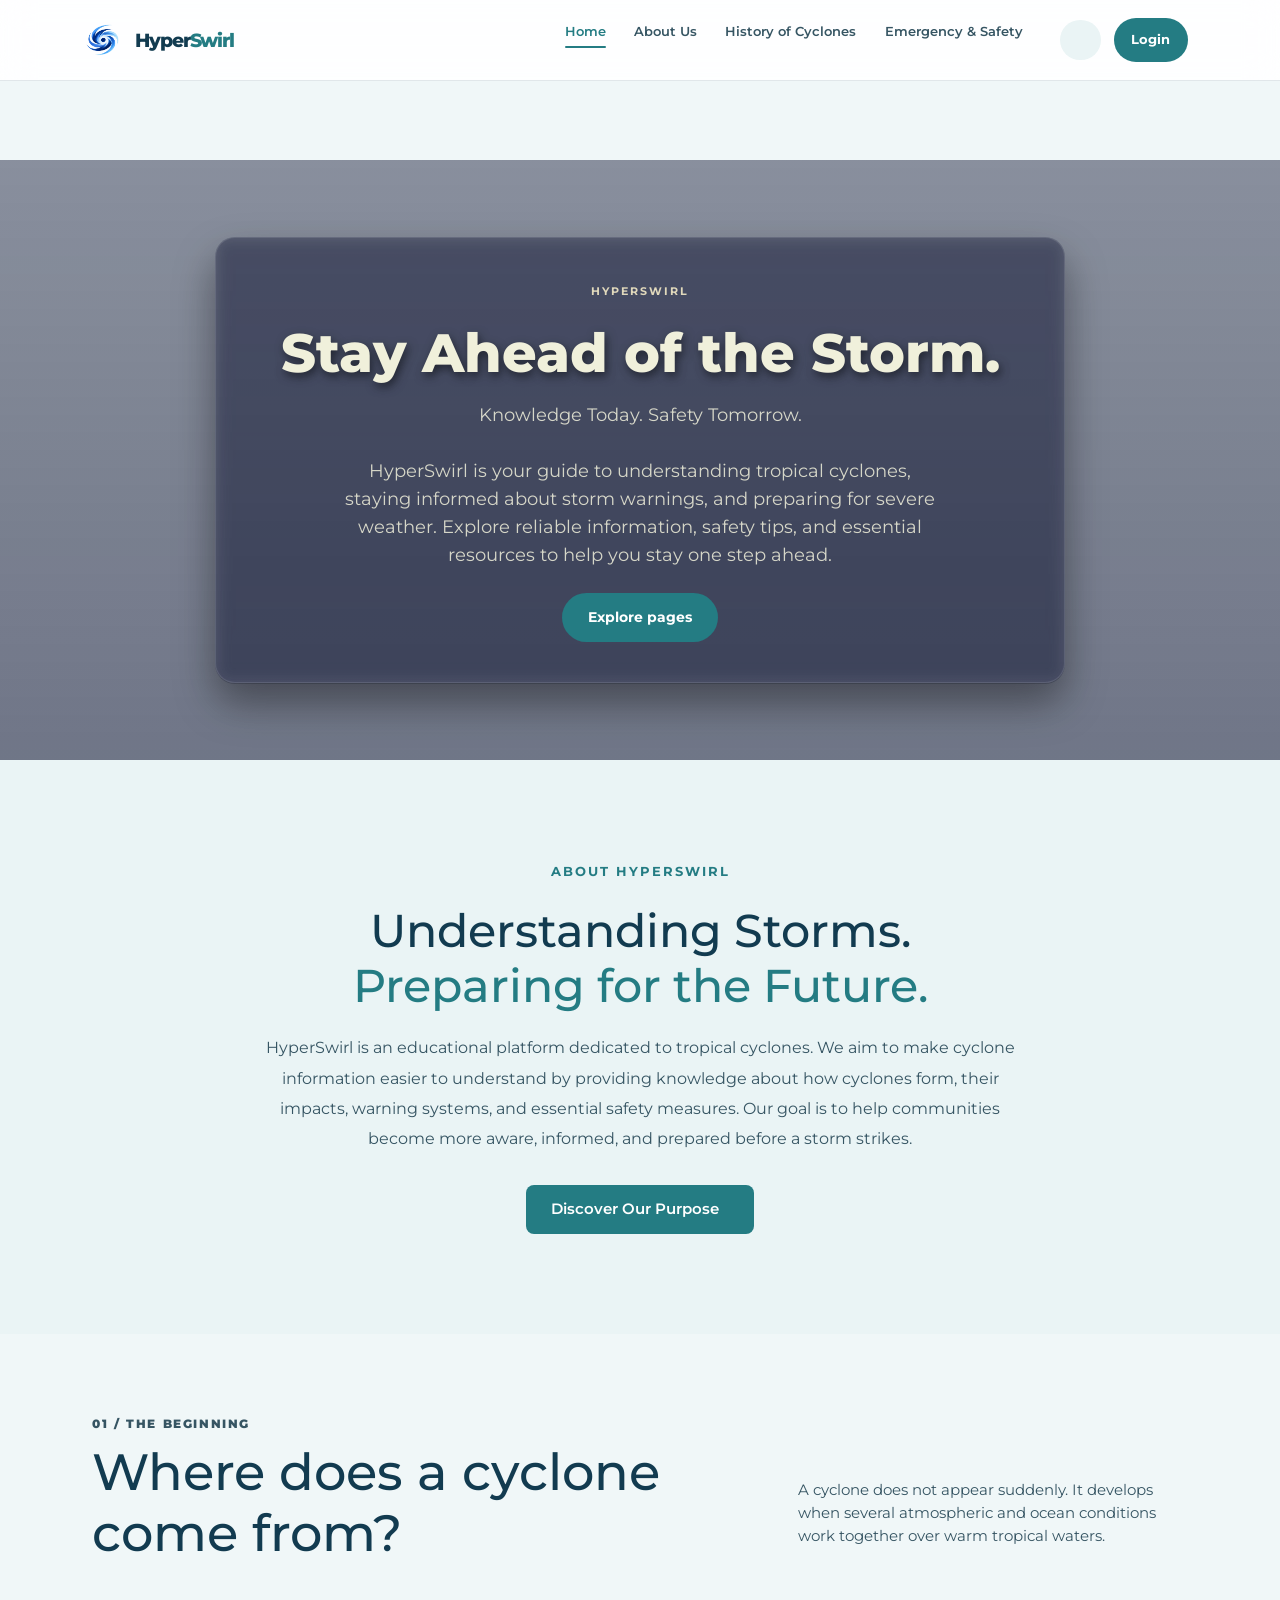
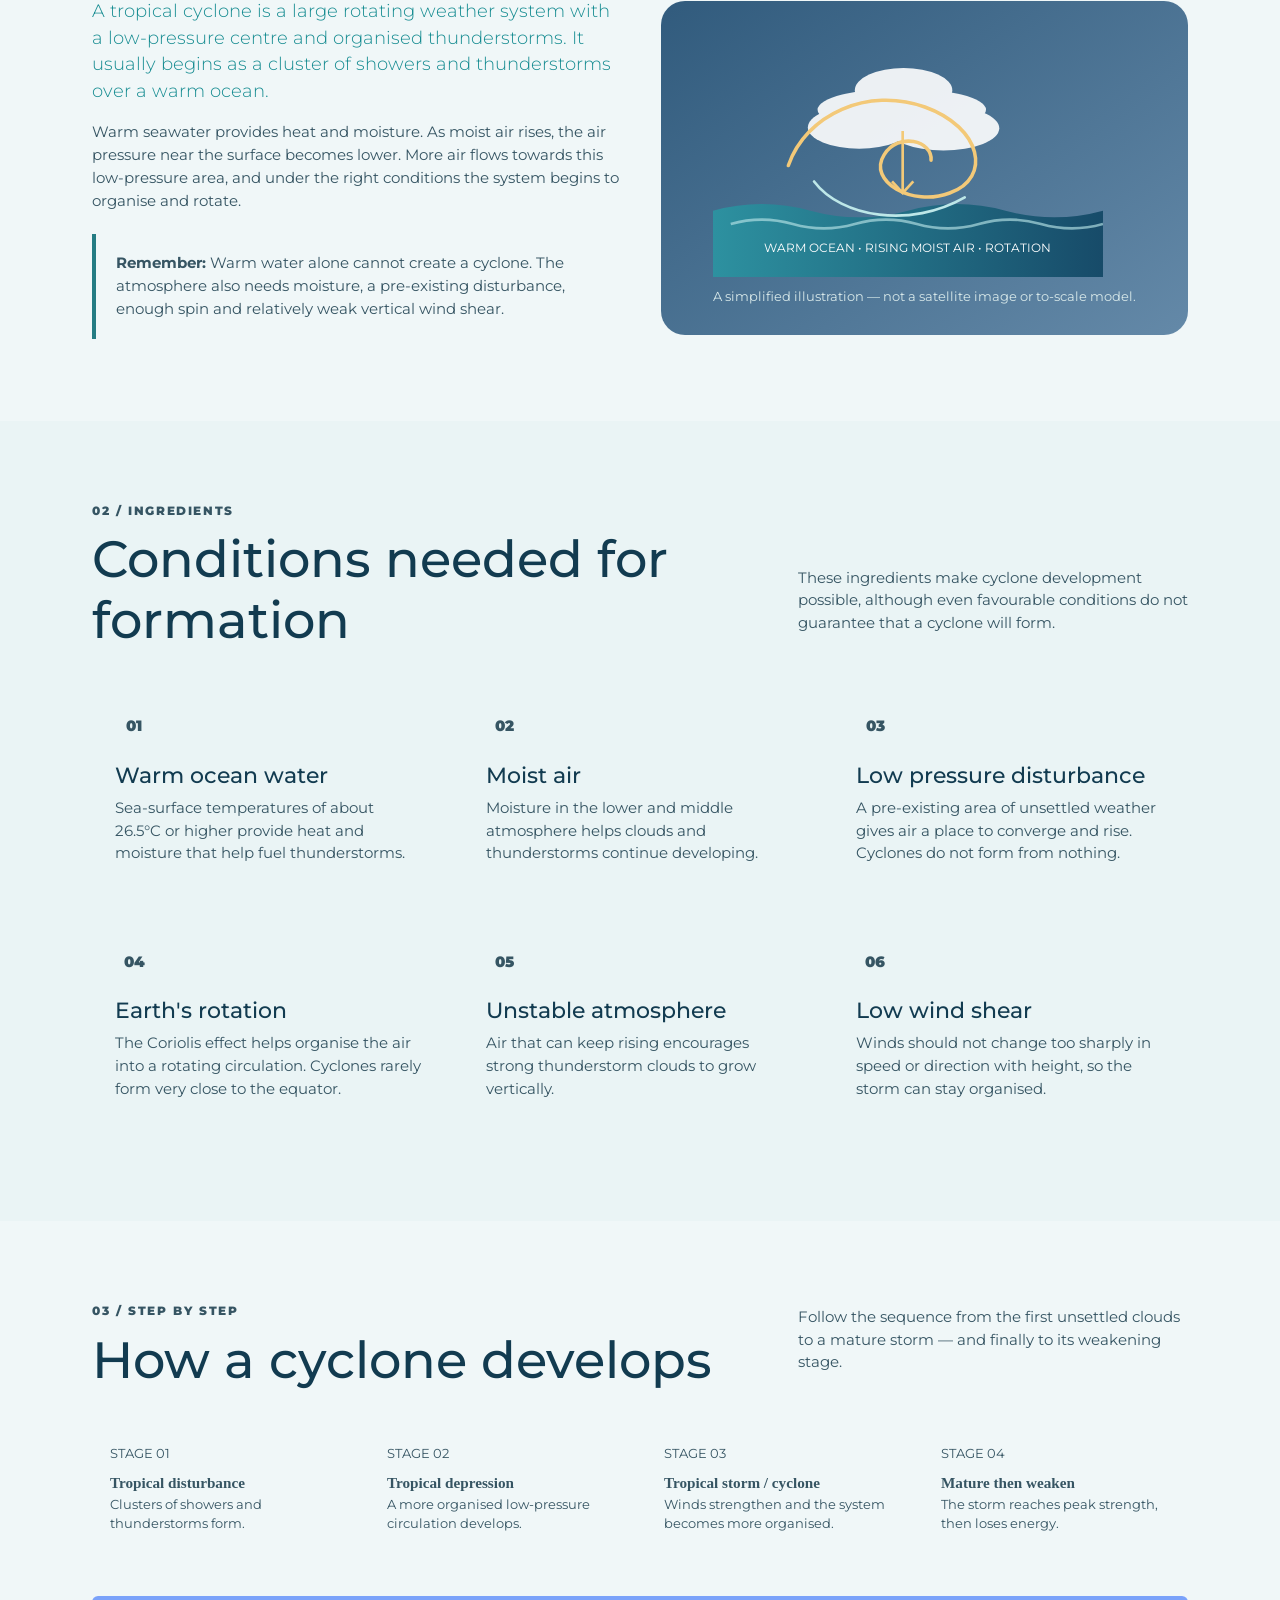
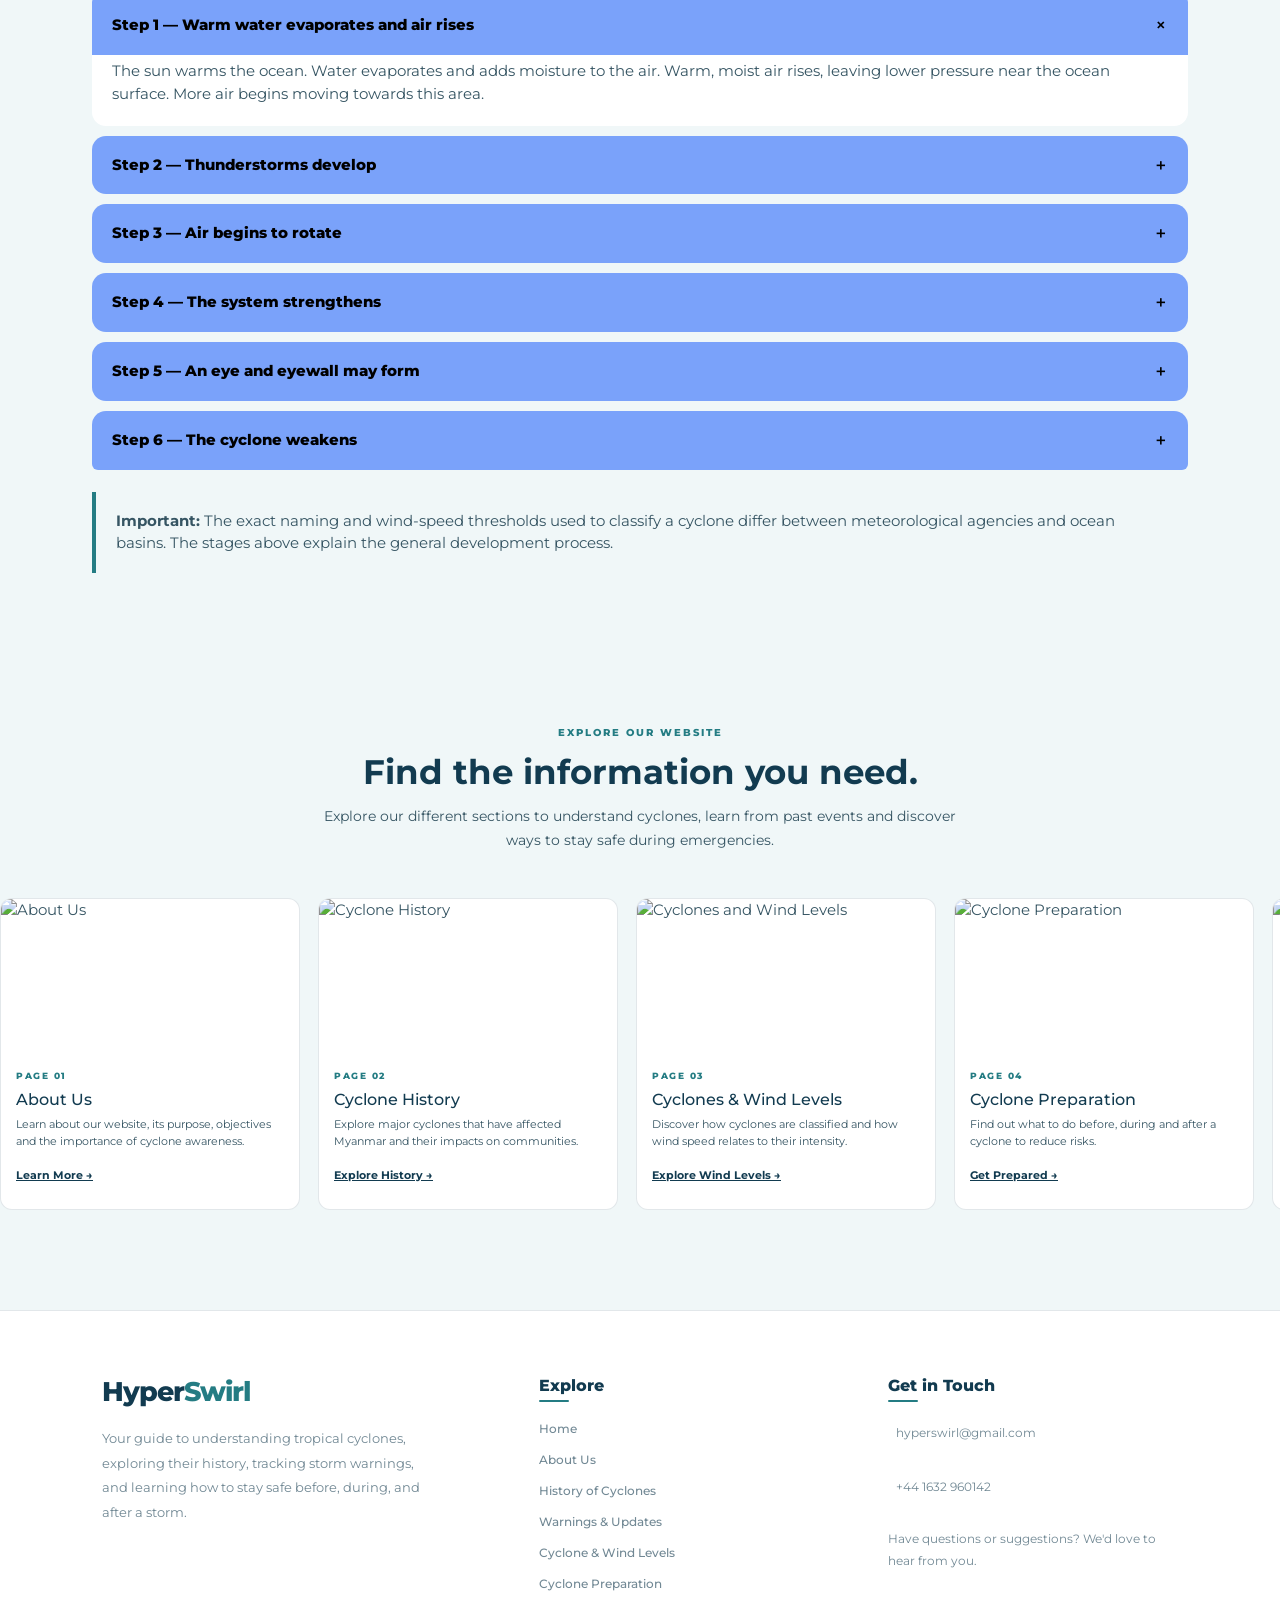
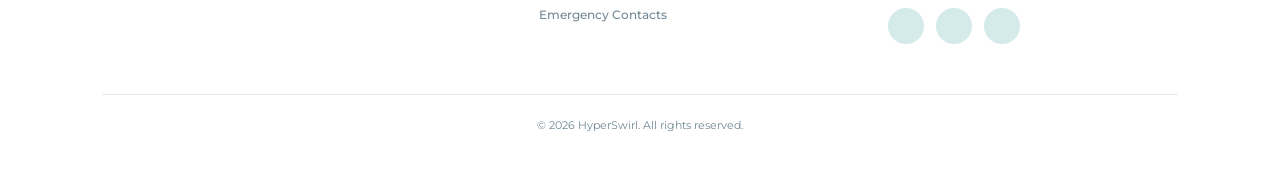
==== index.html @ 38b261e7 "files files" ====
<!DOCTYPE html>
<html lang="en" data-theme="light">
<head>
  <link rel="icon" type="image/png" href="logo.png">
  <meta charset="UTF-8">
  <meta name="viewport" content="width=device-width, initial-scale=1.0">
  <meta name="theme-color" content="#f0f7f8">
  <title> Home | HyperSwirl</title>
  <link rel="stylesheet" href="https://cdn.jsdelivr.net/npm/bootstrap-icons@1.13.1/font/bootstrap-icons.min.css">
  <script src="https://cdn.jsdelivr.net/npm/bootstrap@5.3.3/dist/js/bootstrap.bundle.min.js"></script>
  <link href="https://cdn.jsdelivr.net/npm/bootstrap@5.3.3/dist/css/bootstrap.min.css" rel="stylesheet">
  <link rel="stylesheet" href="https://cdnjs.cloudflare.com/ajax/libs/remixicon/4.6.0/remixicon.css">
  <link rel="stylesheet" href="style.css">
</head>
<body>
  <header class="header" id="header">
    <nav class="nav container" aria-label="Main navigation">
      <a href="#" class="navlogo" aria-label="HyperSwirl home">
        <img src="logo.png" alt="HyperSwirl Logo" class="nav-logo-image">
        <span>Hyper<span class="logo-accent">Swirl</span></span>
    </a>

      <div class="navbar" id="navbar">
        <ul class="navlist">
          <li class="navitem">
            <a href="index.html" class="navlinks active" aria-current="page">
              <span>Home</span>
            </a>
          </li>
          <li class="navitem">
            <a href="abtus.html" class="navlinks">
              <span>About Us</span>
            </a>
          </li>
          <li class="navitem">
            <a href="hoc.html" class="navlinks">
              <span>History of Cyclones</span>
            </a>
          </li>
          <li class="navitem dropdown" id="safety-dropdown">
            <button class="navlinks dropdown-trigger" id="dropdown-trigger" type="button" aria-expanded="false" aria-controls="dropdown-menu">
              <span>Emergency &amp; Safety</span>
              <i class="ri-arrow-down-s-line dropdown-icon"></i>
            </button>
            <ul class="dropdown-menu" id="dropdown-menu">
              <li><a href="wnupdates.html">Warnings &amp; Updates</a></li>
              <li><a href="c_wlevels.html">Cyclone &amp; Wind Levels</a></li>
              <li><a href="cprepare.html">Cyclone Preparation</a></li>
              <li><a href="emergencyc.html">Emergency Contacts</a></li>
            </ul>
          </li>
        </ul>

        <div class="nav-actions">
          <button class="action-btn" id="theme-toggle" type="button" aria-label="Switch to dark mode" title="Toggle light and dark mode">
            <i class="ri-moon-line" id="theme-icon" aria-hidden="true"></i>
          </button>
          <a href="login.html" class="login-btn">Login</a>
        </div>

        <button class="navclose" id="navclose" type="button" aria-label="Close menu">
          <i class="ri-close-large-line" aria-hidden="true"></i>
        </button>
      </div>

      <button class="navtoggle" id="navtoggle" type="button"
              aria-label="Open menu" aria-controls="navbar" aria-expanded="false">
        <i class="ri-menu-line" aria-hidden="true"></i>
      </button>
    </nav>
  </header>

  <div class="hero-section d-flex align-items-center justify-content-center text-center">
    <div class="hero-content-card animate-hero">
      <span class="badge text-uppercase mb-3 px-3 py-2">HyperSwirl</span>
      <h1 class="hero-title mb-3">Stay Ahead of the Storm.</h1>
      <p class="hero-subtitle mb-4 mx-auto">Knowledge Today. Safety Tomorrow. <br><br> HyperSwirl is your guide to understanding tropical cyclones, staying informed about storm warnings, and preparing for severe weather. Explore reliable information, safety tips, and essential resources to help you stay one step ahead.</p>
      <div class="d-flex justify-content-center gap-3">
        <a href="#explore" class="btn btn-one">Explore pages <i class="ri-arrow-right-line"></i></a>
      </div>
    </div>
  </div>

  <div class="website-intro" id="about">
    <div class="intro-content">
      <span class="intro-label">ABOUT HYPERSWIRL</span>
      <h2>Understanding Storms.<br> <span>Preparing for the Future.</span></h2>
      <p> HyperSwirl is an educational platform dedicated to tropical cyclones. We aim to make cyclone information easier to understand by providing knowledge about how cyclones form, their impacts, warning systems, and essential safety measures. Our goal is to help communities become more aware, informed, and prepared before a storm strikes.</p>
      <a href="abtus.html" class="intro-btn"> Discover Our Purpose <i class="ri-arrow-right-line"></i></a>
    </div>
  </div>

  <div class="section" id="formation">
      <div class="container">

        <div class="section-head">
          <div>
            <div class="kicker">01 / The beginning</div>
            <h2>Where does a cyclone come from?</h2>
          </div>

          <p>
            A cyclone does not appear suddenly. It develops when several
            atmospheric and ocean conditions work together over warm
            tropical waters.
          </p>
        </div>

        <div class="intro-grid">

          <div>
            <p class="lead">
              A tropical cyclone is a large rotating weather system
              with a low-pressure centre and organised thunderstorms.
              It usually begins as a cluster of showers and thunderstorms
              over a warm ocean.
            </p>

            <p>
              Warm seawater provides heat and moisture. As moist air rises,
              the air pressure near the surface becomes lower. More air
              flows towards this low-pressure area, and under the right
              conditions the system begins to organise and rotate.
            </p>

            <div class="note">
              <strong>Remember:</strong> Warm water alone cannot create
              a cyclone. The atmosphere also needs moisture, a pre-existing
              disturbance, enough spin and relatively weak vertical wind shear.
            </div>
          </div>

          <!-- CYCLONE DIAGRAM -->
          <div class="diagram">
            <div>
              <svg viewBox="0 0 440 280" role="img"
                aria-label="Illustration of a rotating cyclone above the ocean">

                <defs>
                  <linearGradient id="sea" x1="0" x2="1">
                    <stop stop-color="#2d91a0"/>
                    <stop offset="1" stop-color="#174b69"/>
                  </linearGradient>
                </defs>

                <path d="M0 205 Q55 190 110 205 T220 205 T330 205 T440 205 V280 H0Z"
                  fill="url(#sea)"/>

                <path d="M20 220 Q55 210 90 220 T160 220 T230 220 T300 220 T370 220 T440 220"
                  fill="none" stroke="#b7e4e7" stroke-width="3" opacity=".65"/>

                <g fill="#fff" opacity=".9">
                  <ellipse cx="213" cy="91" rx="95" ry="24"/>
                  <ellipse cx="165" cy="111" rx="58" ry="24"/>
                  <ellipse cx="260" cy="112" rx="63" ry="25"/>
                  <ellipse cx="215" cy="69" rx="55" ry="25"/>
                </g>
                <g fill="none" stroke="#f3c978" stroke-width="4"
                  stroke-linecap="round">
                  <path d="M85 154 C105 96 175 65 239 88 C303 111 315 168 267 185 C225 201 174 172 193 142 C209 116 248 126 246 148"/>

                  <path d="M114 172 C145 213 223 225 284 190"
                    stroke="#bde7e8" stroke-width="3"/>
                </g>

                <path d="M214 115 L214 184 M202 172 L214 185 L226 172"
                  stroke="#f3c978" stroke-width="3" fill="none"/>

                <text x="220" y="252" fill="#fff" font-size="13"
                  text-anchor="middle">
                  WARM OCEAN • RISING MOIST AIR • ROTATION
                </text>
              </svg>

              <div class="diagram-caption">
                A simplified illustration — not a satellite image or to-scale model.
              </div>
            </div>
          </div>

        </div>
      </div>
  </div>

  <div class="section alt" id="conditions">
      <div class="container">

        <div class="section-head">
          <div>
            <div class="kicker">02 / Ingredients</div>
            <h2>Conditions needed for formation</h2>
          </div>

          <p>
            These ingredients make cyclone development possible,
            although even favourable conditions do not guarantee
            that a cyclone will form.
          </p>
        </div>

        <div class="steps">

          <article class="step-card">
            <div class="step-num">01</div>
            <h3>Warm ocean water</h3>
            <p>
              Sea-surface temperatures of about 26.5°C or higher provide
              heat and moisture that help fuel thunderstorms.
            </p>
          </article>

          <article class="step-card">
            <div class="step-num">02</div>
            <h3>Moist air</h3>
            <p>
              Moisture in the lower and middle atmosphere helps clouds
              and thunderstorms continue developing.
            </p>
          </article>

          <article class="step-card">
            <div class="step-num">03</div>
            <h3>Low pressure disturbance</h3>
            <p>
              A pre-existing area of unsettled weather gives air a place
              to converge and rise. Cyclones do not form from nothing.
            </p>
          </article>

          <article class="step-card">
            <div class="step-num">04</div>
            <h3>Earth's rotation</h3>
            <p>
              The Coriolis effect helps organise the air into a rotating
              circulation. Cyclones rarely form very close to the equator.
            </p>
          </article>

          <article class="step-card">
            <div class="step-num">05</div>
            <h3>Unstable atmosphere</h3>
            <p>
              Air that can keep rising encourages strong thunderstorm
              clouds to grow vertically.
            </p>
          </article>

          <article class="step-card">
            <div class="step-num">06</div>
            <h3>Low wind shear</h3>
            <p>
              Winds should not change too sharply in speed or direction
              with height, so the storm can stay organised.
            </p>
          </article>

        </div>
      </div>
  </div>

  <div class="section" id="life-cycle">
      <div class="container">

        <div class="section-head">
          <div>
            <div class="kicker">03 / Step by step</div>
            <h2>How a cyclone develops</h2>
          </div>

          <p>
            Follow the sequence from the first unsettled clouds to a
            mature storm — and finally to its weakening stage.
          </p>
        </div>

        <div class="stage-strip">

          <div class="stage">
            <small>Stage 01</small>
            <strong>Tropical disturbance</strong>
            <p>Clusters of showers and thunderstorms form.</p>
          </div>

          <div class="stage">
            <small>Stage 02</small>
            <strong>Tropical depression</strong>
            <p>A more organised low-pressure circulation develops.</p>
          </div>

          <div class="stage">
            <small>Stage 03</small>
            <strong>Tropical storm / cyclone</strong>
            <p>Winds strengthen and the system becomes more organised.</p>
          </div>

          <div class="stage">
            <small>Stage 04</small>
            <strong>Mature then weaken</strong>
            <p>The storm reaches peak strength, then loses energy.</p>
          </div>

        </div>

        <!-- EXPANDABLE ACCORDION -->
        <div class="accordion" id="formationAccordion">

          <div class="accordion-item open">
            <button class="accordion-trigger" aria-expanded="true">
              <span>Step 1 — Warm water evaporates and air rises</span>
              <span>＋</span>
            </button>

            <div class="accordion-panel">
              The sun warms the ocean. Water evaporates and adds moisture
              to the air. Warm, moist air rises, leaving lower pressure
              near the ocean surface. More air begins moving towards this area.
            </div>
          </div>

          <div class="accordion-item">
            <button class="accordion-trigger" aria-expanded="false">
              <span>Step 2 — Thunderstorms develop</span>
              <span>＋</span>
            </button>

            <div class="accordion-panel">
              As the rising air cools, water vapour condenses into cloud
              droplets. Condensation releases heat into the atmosphere,
              helping air rise and supporting further thunderstorm development.
            </div>
          </div>

          <div class="accordion-item">
            <button class="accordion-trigger" aria-expanded="false">
              <span>Step 3 — Air begins to rotate</span>
              <span>＋</span>
            </button>

            <div class="accordion-panel">
              Air flows towards the low-pressure centre. Earth's rotation
              helps the circulation turn. Thunderstorms begin organising
              around the centre instead of remaining as separate clusters.
            </div>
          </div>

          <div class="accordion-item">
            <button class="accordion-trigger" aria-expanded="false">
              <span>Step 4 — The system strengthens</span>
              <span>＋</span>
            </button>

            <div class="accordion-panel">
              If warm water, moisture and favourable winds continue,
              the pressure may fall and the winds may become stronger.
              Curved rainbands can form around the centre.
            </div>
          </div>

          <div class="accordion-item">
            <button class="accordion-trigger" aria-expanded="false">
              <span>Step 5 — An eye and eyewall may form</span>
              <span>＋</span>
            </button>

            <div class="accordion-panel">
              In a well-developed cyclone, a relatively calm eye may form
              at the centre. The eyewall around it contains some of the
              strongest winds and heaviest rainfall. Not every cyclone
              has a clearly visible eye.
            </div>
          </div>

          <div class="accordion-item">
            <button class="accordion-trigger" aria-expanded="false">
              <span>Step 6 — The cyclone weakens</span>
              <span>＋</span>
            </button>

            <div class="accordion-panel">
              When a cyclone moves over land or cooler water, it is cut off
              from much of its warm, moist ocean energy. Friction over land
              and unfavourable atmospheric conditions can also disrupt its
              circulation, causing it to weaken.
            </div>
          </div>

        </div>

        <div class="note">
          <strong>Important:</strong> The exact naming and wind-speed
          thresholds used to classify a cyclone differ between
          meteorological agencies and ocean basins. The stages above
          explain the general development process.
        </div>

      </div>
  </div>

  <div class="explore-section" id="explore">
    <div class="explore-heading">
      <span class="section-eyebrow">EXPLORE OUR WEBSITE</span>
      <h2>Find the information you need.</h2>
      <p> Explore our different sections to understand cyclones, learn from past events and discover ways to stay safe during emergencies.</p>
    </div>
    <div class="pages-marquee">
      <div class="pages-track">
        <div class="pages-group">
          <article class="page-card">
            <img src="https://i.pinimg.com/736x/ea/95/02/ea95028b359e5c630d51a2a657d1625c.jpg" alt="About Us">
            <div class="card-content">
              <span class="page-number">PAGE 01</span>
              <h3>About Us</h3>
              <p>Learn about our website, its purpose, objectives and the importance of cyclone awareness.</p>
              <a href="abtus.html">Learn More →</a>
            </div>
          </article>

          <article class="page-card">
            <img src="https://images.pexels.com/photos/14920363/pexels-photo-14920363.jpeg" alt="Cyclone History">
            <div class="card-content">
              <span class="page-number">PAGE 02</span>
              <h3>Cyclone History</h3>
              <p> Explore major cyclones that have affected Myanmar and their impacts on communities.</p>
              <a href="hoc.html">Explore History →</a>
            </div>
          </article>

          <article class="page-card">
            <img src="https://images.pexels.com/photos/12661315/pexels-photo-12661315.jpeg" alt="Cyclones and Wind Levels">
            <div class="card-content">
              <span class="page-number">PAGE 03</span>
              <h3>Cyclones &amp; Wind Levels</h3>
              <p> Discover how cyclones are classified and how wind speed relates to their intensity.</p>
              <a href="c_wlevels.html">Explore Wind Levels →</a>
            </div>
          </article>

          <article class="page-card">
            <img src="https://images.pexels.com/photos/5149757/pexels-photo-5149757.jpeg" alt="Cyclone Preparation">
            <div class="card-content">
              <span class="page-number">PAGE 04</span>
              <h3>Cyclone Preparation</h3>
              <p> Find out what to do before, during and after a cyclone to reduce risks.</p>
              <a href="cprepare.html">Get Prepared →</a>
            </div>
          </article>

          <article class="page-card">
            <img src="https://images.pexels.com/photos/6034783/pexels-photo-6034783.jpeg" alt="Emergency Contacts">
            <div class="card-content">
              <span class="page-number">PAGE 05</span>
              <h3>Emergency Contacts</h3>
              <p> Find important emergency contact information and useful official resources.</p>
              <a href="emergencyc.html">Find Contacts →</a>
            </div>
          </article>
        </div>
      </div>
    </div>
  </div>

  <footer class="site-footer">
    <div class="footer-container">
      <div class="footer-brand">
        <h2>Hyper<span>Swirl</span></h2>
        <p>Your guide to understanding tropical cyclones, exploring their history, tracking storm warnings, and learning how to stay safe before, during, and after a storm.</p>
      </div>
      <div class="footer-links">
        <h3>Explore</h3>
        <a href="index.html">Home</a>
        <a href="abtus.html">About Us</a>
        <a href="hoc.html">History of Cyclones</a>
        <a href="wnupdates.html">Warnings & Updates</a>
        <a href="c_wlevels.html">Cyclone & Wind Levels</a>
        <a href="cprepare.html">Cyclone Preparation</a>
        <a href="emergencyc.html">Emergency Contacts</a>
      </div>

      <div class="footer-links">
        <h3>Get in Touch</h3>
        <p><i class="ri-mail-line"></i> hyperswirl@gmail.com</p>
        <p><i class="ri-phone-line"></i> +44 1632 960142</p>
        <p>Have questions or suggestions? We'd love to hear from you.</p>
        <div class="social">
          <a href=""><i class="ri-instagram-line"></i></a>
          <a href=""><i class="ri-tiktok-fill"></i></a>
          <a href=""><i class="ri-facebook-circle-fill"></i></a>
        </div>
      </div>
    </div>

    <div class="footer-bottom">
        <p>© 2026 HyperSwirl. All rights reserved.</p>
    </div>
  </footer>

  <script src="java.js"></script>

</body>
</html>
---- style.css ----
@import url('https://fonts.googleapis.com/css2?family=Montserrat:wght@400;500;600;700;800&display=swap');

:root {
  color-scheme: light;
  --header-height: 5rem;
  --body-font: 'Montserrat', sans-serif;

  --bg: #F0F7F8;
  --surface: #FFFFFF;
  --surface-soft: #EAF4F5;
  --text: #365563;
  --heading: #123B50;
  --muted: #718894;
  --accent: #247C83;
  --accent-strong: #168C91;
  --accent-soft: #D5EAEB;
  --card-blue: #DCE8F5;
  --card-peach: #FBE8D5;
  --highlight: #E87536;
  --border: rgba(18, 59, 80, .12);
  --header-bg: rgba(255, 255, 255, .88);
  --shadow: 0 18px 50px rgba(18, 59, 80, .10);
  --z-fixed: 100;
}

html[data-theme="dark"] {
  color-scheme: dark;
  --bg: #101D2B;
  --surface: #182B3A;
  --surface-soft: #203D4B;
  --text: #B7C8D2;
  --heading: #E7F3F5;
  --muted: #8FA7B4;
  --accent: #55C5C0;
  --accent-strong: #55C5C0;
  --accent-soft: #203D4B;
  --card-blue: #26374F;
  --card-peach: #49372F;
  --highlight: #FF9865;
  --border: rgba(231, 243, 245, .12);
  --header-bg: rgba(16, 29, 43, .90);
  --shadow: 0 18px 50px rgba(0, 0, 0, .25);
}

* { box-sizing: border-box; margin: 0; padding: 0; }
html { scroll-behavior: smooth; scroll-padding-top: 6rem; }
body {
  min-height: 100vh;
  font-family: var(--body-font);
  font-size: .95rem;
  color: var(--text);
  background:
    radial-gradient(ellipse at 85% 12%, var(--accent-soft), transparent 0rem),
    var(--bg);
  transition: background-color .3s ease, color .3s ease;
}
button, a { font: inherit; }
a { color: inherit; text-decoration: none; }
button { border: 0; }
ul { list-style: none; }
.container { width: min(1120px, calc(100% - 3rem)); margin-inline: auto; }
.visually-hidden {
  position: absolute; width: 1px; height: 1px; padding: 0; margin: -1px;
  overflow: hidden; clip: rect(0, 0, 0, 0); white-space: nowrap; border: 0;
}

.header {
  position: fixed;
  inset: 0 0 auto;
  width: 100%;
  z-index: var(--z-fixed);
  background: var(--header-bg);
  border-bottom: 1px solid var(--border);
  backdrop-filter: blur(16px);
  -webkit-backdrop-filter: blur(16px);
}
.nav {
  min-height: var(--header-height);
  display: flex;
  align-items: center;
  justify-content: space-between;
  gap: 2rem;
}
.navlogo {
  display: inline-flex;
  align-items: center;
  gap: .65rem;
  color: var(--heading);
  font-size: 1.2rem;
  font-weight: 800;
  letter-spacing: -.06em;
  white-space: nowrap;
}

.nav-logo-image {
    width: 45px;
    height: 45px;
    object-fit: contain;
    border-radius: 50%;
    padding: 3px;
}

@media (max-width: 480px) {
    .nav-logo-image {
        width: 36px;
        height: 36px;
    }
}

.logo-accent { color: var(--accent); }

.navbar { display: flex; align-items: center; gap: clamp(1.2rem, 2.5vw, 2.5rem); }
.navlist { display: flex; align-items: center; gap: clamp(1rem, 2.2vw, 2rem); }
.navlinks {
  position: relative;
  display: inline-flex;
  align-items: center;
  gap: .35rem;
  padding: .8rem 0;
  color: var(--text);
  background: transparent;
  font-size: .83rem;
  font-weight: 600;
  cursor: pointer;
  transition: color .25s ease, transform .25s ease;
}
.navlinks:hover, .navlinks.active { color: var(--accent); }
.navlinks > i:first-child:not(.dropdown-icon) {
  position: absolute;
  left: -1.45rem;
  opacity: 0;
  transform: translateX(-5px);
  transition: opacity .25s ease, transform .25s ease;
}
.navlinks:hover > i:first-child:not(.dropdown-icon) {
  opacity: 1;
  transform: translateX(0);
}
.navlinks span { position: relative; }
.navlinks span::after {
  content: '';
  position: absolute;
  left: 0;
  bottom: -.35rem;
  width: 0;
  height: 2px;
  border-radius: 2px;
  background: var(--accent);
  transition: width .25s ease;
}
.navlinks:hover span::after, .navlinks.active span::after { width: 100%; }
.dropdown { position: relative; }
.dropdown-trigger { white-space: nowrap; }
.dropdown-icon { font-size: 1.1rem; transition: transform .25s ease; }
.dropdown:hover .dropdown-icon, .dropdown.dropdown-open .dropdown-icon { transform: rotate(180deg); }

.dropdown-menu {
  position: absolute;
  top: calc(100% + .5rem);
  left: -.8rem;
  min-width: 220px;
  padding: .55rem;
  display: grid;
  gap: .2rem;
  background: var(--surface);
  border: 1px solid var(--border);
  border-radius: 1rem;
  box-shadow: var(--shadow);
  opacity: 0;
  visibility: hidden;
  transform: translateY(8px);
  transition: opacity .2s ease, visibility .2s ease, transform .2s ease;
}
.dropdown:hover .dropdown-menu,
.dropdown:focus-within .dropdown-menu,
.dropdown.dropdown-open .dropdown-menu {
  opacity: 1;
  visibility: visible;
  transform: translateY(0);
}
.dropdown-menu a {
  display: block;
  padding: .7rem .8rem;
  border-radius: .65rem;
  color: var(--text);
  font-size: .8rem;
  font-weight: 500;
  transition: color .2s ease, background .2s ease;
}
.dropdown-menu a:hover { color: var(--accent); background: var(--accent-soft); }

.nav-actions { display: flex; align-items: center; gap: .8rem; }
.action-btn, .navtoggle, .navclose {
  display: grid;
  place-items: center;
  width: 2.55rem;
  height: 2.55rem;
  border-radius: 50%;
  color: var(--heading);
  background: var(--surface-soft);
  cursor: pointer;
  transition: color .2s ease, background .2s ease, transform .2s ease;
}
.action-btn { font-size: 1.15rem; }
.action-btn:hover, .navtoggle:hover, .navclose:hover {
  color: #fff;
  background: var(--accent);
  transform: translateY(-2px);
}
.login-btn {
  padding: .75rem 1.1rem;
  border-radius: 2rem;
  color: #fff;
  background: var(--accent);
  font-size: .8rem;
  font-weight: 700;
  transition: background .2s ease, transform .2s ease;
}
.login-btn:hover { color: #fff; background: var(--heading); transform: translateY(-2px); }
.navtoggle, .navclose { display: none; }

/* Mobile navigation */
@media screen and (max-width: 900px) {
  .nav { min-height: 4.5rem; }
  .navtoggle { display: grid; }
  .navbar {
    position: fixed;
    inset: 0 0 0 auto;
    z-index: 5;
    width: min(420px, 100%);
    min-height: 100vh;
    padding: 6.5rem 2.5rem 3rem;
    display: flex;
    flex-direction: column;
    align-items: flex-start;
    justify-content: space-between;
    gap: 2rem;
    overflow-y: auto;
    background: var(--surface);
    box-shadow: var(--shadow);
    transform: translateX(105%);
    visibility: hidden;
    transition: transform .45s cubic-bezier(.2,.8,.2,1), visibility .45s;
  }
  .navbar.show-menu { transform: translateX(0); visibility: visible; }
  .navlist { width: 100%; align-items: flex-start; flex-direction: column; gap: 1.8rem; }
  .navitem {
    opacity: 0;
    transform: translateX(35px);
    transition: opacity .35s ease, transform .4s ease;
  }
  .navbar.show-menu .navitem { opacity: 1; transform: translateX(0); }
  .navbar.show-menu .navitem:nth-child(1) { transition-delay: .08s; }
  .navbar.show-menu .navitem:nth-child(2) { transition-delay: .15s; }
  .navbar.show-menu .navitem:nth-child(3) { transition-delay: .22s; }
  .navbar.show-menu .navitem:nth-child(4) { transition-delay: .29s; }
  .navlinks { color: var(--heading); font-size: 1.25rem; }
  .navlinks > i:first-child:not(.dropdown-icon) { display: none; }
  .navlinks span::after { bottom: -.45rem; }
  .nav-actions { width: 100%; padding-top: 1.5rem; border-top: 1px solid var(--border); }
  .navclose {
    display: grid;
    position: absolute;
    top: 1.25rem;
    right: 1.5rem;
  }
  .dropdown-menu {
    position: static;
    min-width: 0;
    margin-top: .8rem;
    padding: .4rem 0 .4rem .8rem;
    border: 0;
    border-left: 2px solid var(--accent);
    border-radius: 0;
    box-shadow: none;
    background: transparent;
    display: none;
    opacity: 1;
    visibility: visible;
    transform: none;
  }
  .dropdown.dropdown-open .dropdown-menu { display: grid; }
  .dropdown-menu a { font-size: .9rem; }
}
@media screen and (max-width: 480px) {
  .container { width: min(100% - 2rem, 1120px); }
  .navbar { padding-inline: 1.5rem; }
}
@media (prefers-reduced-motion: reduce) {
  *, *::before, *::after {
    scroll-behavior: auto !important;
    animation-duration: .01ms !important;
    animation-iteration-count: 1 !important;
    transition-duration: .01ms !important;
  }
}


.hero-section {
    display: flex;
    align-items: center;
    justify-content: center;
    text-align: center;

    background:
        linear-gradient(
            rgba(48, 54, 79, 0.5),
            rgba(48, 54, 79, 0.7)
        ),
        url('https://media1.tenor.com/m/NyB6CSxBjIoAAAAC/hurricane-windy.gif')
        no-repeat center center;

    background-size: cover;
    background-attachment: fixed;

    min-height: 600px;
    width: 100%;

    margin-top: var(--header-height);
    padding: 3rem 1.5rem;
    position: relative;
}

.hero-content-card {
    width: 100%;
    max-width: 850px;

    background: rgba(48, 54, 79, 0.4);
    backdrop-filter: blur(8px);
    -webkit-backdrop-filter: blur(8px);

    border: 1px solid rgba(255, 255, 255, 0.1);
    padding: 40px 60px;
    border-radius: 20px;

    box-shadow: 0 20px 40px rgba(0, 0, 0, 0.4);
}

.hero-section .badge {
    display: inline-block;
    margin-bottom: 1rem;
    color: #E1D9BC;
    letter-spacing: 2px;
    font-size: 11px;
}

.hero-title {
    font-size: 54px;
    font-weight: 800;
    color: #F0F0DB;
    line-height: 1.2;
    margin-bottom: 1rem;
    text-shadow: 2px 4px 10px rgba(0, 0, 0, 0.5);
}

.hero-subtitle {
    font-size: 18px;
    color: #F0F0DB;
    opacity: 0.85;
    max-width: 600px;
    line-height: 28px;
    margin: 0 auto 1.5rem;
}

.hero-section .d-flex {
    display: flex;
    justify-content: center;
    align-items: center;
    flex-wrap: wrap;
    gap: 1rem;
}

.hero-section .btn {
    display: inline-block;
    padding: 13px 25px;
    border-radius: 30px;
    color: #fff;
    background-color: #247C83;

    font-size: 14px;
    font-weight: 700;

    transition: all 0.3s ease;
}

.hero-section .btn:hover {
    background-color: #168C91;
    transform: translateY(-3px);
}

@keyframes heroSlideUp {
    from {
        opacity: 0;
        transform: translateY(30px);
    }

    to {
        opacity: 1;
        transform: translateY(0);
    }
}

.animate-hero {
    animation: heroSlideUp 0.8s cubic-bezier(0.25, 1, 0.5, 1) forwards;
}

/* =============== RESPONSIVE HERO =============== */

@media (max-width: 768px) {
    .hero-section {
        background-attachment: scroll;
        min-height: 480px;
        padding: 2rem 1rem;
    }

    .hero-content-card {
        padding: 25px 20px;
        margin: 0 10px;

        background: rgba(48, 54, 79, 0.4);
        border: 1px solid rgba(255, 255, 255, 0.1);
        box-shadow: 0 15px 30px rgba(0, 0, 0, 0.3);
        backdrop-filter: blur(3px);
    }

    .hero-title {
        font-size: 36px;
        line-height: 44px;
    }

    .hero-subtitle {
        font-size: 16px;
        line-height: 24px;
    }
}

.website-intro {
    padding: 100px 8%;
    background: var(--surface-soft);
    text-align: center;
}

.intro-content {
    max-width: 850px;
    margin: 0 auto;
}

.intro-label {
    color: var(--accent);
    font-size: 13px;
    font-weight: 700;
    letter-spacing: 2px;
}

.intro-content h2 {
    color: var(--heading);
    font-size: clamp(30px, 4vw, 46px);
    line-height: 1.2;
    margin: 20px 0;
}

.intro-content h2 span {
    color: var(--accent);
}

.intro-content p {
    color: var(--text);
    font-size: 16px;
    line-height: 1.9;
    max-width: 750px;
    margin: 0 auto 30px;
}

.intro-btn {
    display: inline-flex;
    align-items: center;
    gap: 10px;
    padding: 13px 25px;
    background: var(--accent);
    color: white;
    text-decoration: none;
    border-radius: 8px;
    font-weight: 600;
    transition: 0.3s ease;
}

.intro-btn:hover {
    background: var(--accent-strong);
    transform: translateY(-3px);
}

@media (max-width: 600px) {
    .website-intro {
        padding: 70px 6%;
    }

    .intro-content p {
        font-size: 14px;
    }
}

.explore-section {
    padding: 65px 0 75px;
    overflow: hidden;
    background: var(--bg);
    transition: background .3s ease;
}

.explore-heading {
    width: min(760px, 90%);
    margin: 0 auto 30px;
    text-align: center;
}

.section-eyebrow {
    display: inline-block;
    margin-bottom: 12px;
    color: var(--accent);
    font-size: 10px;
    font-weight: 800;
    letter-spacing: 2px;
}

.explore-heading h2 {
    color: var(--heading);
    font-size: clamp(25px, 3vw, 34px);
    font-weight: 700;
    margin-bottom: 12px;
}

.explore-heading p {
    max-width: 650px;
    margin: auto;
    color: var(--text);
    font-size: 14px;
    line-height: 1.7;
}

.pages-marquee {
    width: 100%;
    overflow: hidden;
    position: relative;
    padding: 15px 0 25px;
}

.pages-track {
    display: flex;
    width: max-content;
    flex-wrap: nowrap;
    animation: seamless-scroll 40s linear infinite;
    will-change: transform;
}

.pages-group {
    display: flex;
    flex: 0 0 auto;
    flex-wrap: nowrap;
    align-items: stretch;
    gap: 18px;
    padding-right: 18px;
}

.page-card {
    flex: 0 0 300px;
    width: 300px;
    overflow: hidden;

    background: var(--surface);
    border: 1px solid var(--border);
    border-radius: 12px;

    transition: transform .3s ease, box-shadow .3s ease;
}

.page-card:hover {
    transform: translateY(-6px);
    box-shadow: var(--shadow);
}

.page-card img {
    display: block;
    width: 100%;
    height: 155px;
    object-fit: cover;
}

.card-content {
    padding: 15px;
    min-height: 155px;
}

.page-number {
    display: block;
    margin-bottom: 7px;
    color: var(--accent);
    font-size: 9px;
    font-weight: 800;
    letter-spacing: 1.5px;
}

.card-content h3 {
    color: var(--heading);
    font-size: 16px;
    margin-bottom: 7px;
}

.card-content p {
    color: var(--text);
    font-size: 11px;
    line-height: 1.6;
    margin-bottom: 12px;
}

.card-content a {
    color: var(--heading);
    font-size: 11px;
    font-weight: 700;
    text-decoration: underline;
}

.card-content a:hover {
    color: var(--accent);
}

@keyframes seamless-scroll {
    from {
        transform: translateX(0);
    }

    to {
        transform: translateX(-50%);
    }
}

/* Pause on hover */
.pages-marquee:hover .pages-track {
    animation-play-state: paused;
}

/* Dark mode */
html[data-theme="dark"] .page-card {
    background: var(--surface);
    border-color: var(--border);
}

/* Responsive */
@media (max-width: 700px) {
    .page-card {
        flex-basis: 270px;
        width: 270px;
    }

    .pages-track {
        animation-duration: 35s;
    }
}

@media (max-width: 480px) {
    .page-card {
        flex-basis: 255px;
        width: 255px;
    }
}

@media (prefers-reduced-motion: reduce) {
    .pages-track {
        animation: none;
    }

    .pages-marquee {
        overflow-x: auto;
    }
}


/* =========================================
   CONTACT US SECTION
========================================= */

.contact-section {
    padding: 90px 7%;
    background: var(--surface-soft);
    transition: background .3s ease;
}

.contact-container {
    max-width: 1150px;
    margin: auto;

    display: grid;
    grid-template-columns: 1fr 1.1fr;
    align-items: center;
    gap: 65px;
}

/* LEFT SIDE */

.contact-label {
    display: inline-block;
    margin-bottom: 18px;

    color: var(--accent);

    font-size: 11px;
    font-weight: 800;
    letter-spacing: 2px;
}

.contact-info h2 {
    max-width: 450px;

    color: var(--heading);

    font-size: clamp(32px, 4vw, 45px);
    font-weight: 800;
    line-height: 1.2;

    margin-bottom: 20px;
}

.contact-description {
    max-width: 440px;

    color: var(--text);

    font-size: 14px;
    line-height: 1.8;

    margin-bottom: 35px;
}

/* CONTACT DETAILS */

.contact-details {
    display: flex;
    flex-direction: column;
    gap: 24px;
}

.contact-detail {
    display: flex;
    align-items: center;
    gap: 16px;
}

.contact-icon {
    min-width: 48px;
    height: 48px;

    display: grid;
    place-items: center;

    color: var(--accent);
    background: var(--accent-soft);

    border-radius: 12px;
    font-size: 21px;
}

.contact-detail h4 {
    color: var(--heading);
    font-size: 14px;
    margin-bottom: 5px;
}

.contact-detail p {
    color: var(--muted);
    font-size: 12px;
    line-height: 1.5;
}

/* RIGHT SIDE FORM */

.contact-form-wrapper {
    background: var(--surface);

    padding: 35px;
    border: 1px solid var(--border);
    border-radius: 18px;

    box-shadow: var(--shadow);

    transition: background .3s ease;
}

.contact-form h3 {
    color: var(--heading);
    font-size: 23px;
    font-weight: 800;
    margin-bottom: 9px;
}

.form-description {
    color: var(--muted);
    font-size: 12px;
    line-height: 1.6;
    margin-bottom: 25px;
}

/* INPUTS */

.form-row {
    display: grid;
    grid-template-columns: 1fr 1fr;
    gap: 15px;
}

.form-group {
    display: flex;
    flex-direction: column;
    gap: 9px;
    margin-bottom: 19px;
}

.form-group label {
    color: var(--heading);
    font-size: 12px;
    font-weight: 700;
}

.form-group input,
.form-group textarea {
    width: 100%;

    padding: 13px 14px;

    color: var(--text);
    background: var(--bg);

    border: 1px solid var(--border);
    border-radius: 9px;

    outline: none;

    font-family: var(--body-font);
    font-size: 12px;

    transition: border .2s ease, box-shadow .2s ease;
}

.form-group input::placeholder,
.form-group textarea::placeholder {
    color: var(--muted);
}

.form-group input:focus,
.form-group textarea:focus {
    border-color: var(--accent);

    box-shadow: 0 0 0 3px var(--accent-soft);
}

.form-group textarea {
    resize: vertical;
    min-height: 125px;
}

/* SUBMIT BUTTON */

.contact-submit {
    width: 100%;
    padding: 14px 20px;

    display: flex;
    align-items: center;
    justify-content: center;
    gap: 10px;

    color: #fff;
    background: var(--accent);

    border-radius: 9px;

    font-family: var(--body-font);
    font-size: 13px;
    font-weight: 700;

    cursor: pointer;

    transition: background .25s ease, transform .25s ease;
}

.contact-submit:hover {
    background: var(--accent-strong);
    transform: translateY(-2px);
}

.contact-status {
    margin-top: 13px;
    font-size: 12px;
    line-height: 1.5;
    color: var(--accent);
}

/* RESPONSIVE */

@media (max-width: 850px) {

    .contact-container {
        grid-template-columns: 1fr;
        gap: 40px;
    }

    .contact-info {
        text-align: center;
    }

    .contact-info h2,
    .contact-description {
        margin-left: auto;
        margin-right: auto;
    }

    .contact-detail {
        text-align: left;
    }
}

@media (max-width: 500px) {

    .contact-section {
        padding: 60px 5%;
    }

    .contact-form-wrapper {
        padding: 23px 18px;
    }

    .form-row {
        grid-template-columns: 1fr;
        gap: 0;
    }

    .contact-info h2 {
        font-size: 32px;
    }
}



/* =============== FOOTER =============== */

.site-footer {
    padding: 65px 8% 0;
    background: var(--surface);
    color: var(--text);
    border-top: 1px solid var(--border);
    transition: background .3s ease, color .3s ease;
}

.footer-container {
    max-width: 1150px;
    margin: 0 auto;
    display: grid;
    grid-template-columns: 1.3fr 1fr 1fr;
    gap: 60px;
    padding-bottom: 50px;
}

/* BRAND */

.footer-brand h2 {
    color: var(--heading);
    font-size: 27px;
    font-weight: 800;
    letter-spacing: -1px;
    margin-bottom: 18px;
    transition: transform .3s ease;
}

.footer-brand h2:hover {
    transform: translateY(-3px);
}

.footer-brand h2 span {
    color: var(--accent);
}

.footer-brand p {
    max-width: 330px;
    color: var(--muted);
    font-size: 13px;
    line-height: 1.9;
}

/* FOOTER LINKS */

.footer-links {
    display: flex;
    flex-direction: column;
    align-items: flex-start;
    gap: 13px;
}

.footer-links h3 {
    position: relative;
    color: var(--heading);
    font-size: 16px;
    font-weight: 800;
    margin-bottom: 12px;
}

.footer-links h3::after {
    content: "";
    position: absolute;
    left: 0;
    bottom: -7px;
    width: 30px;
    height: 2px;
    border-radius: 5px;
    background: var(--accent);
    transition: width .3s ease;
}

.footer-links:hover h3::after {
    width: 100%;
}

.footer-links a {
    color: var(--muted);
    font-size: 12px;
    font-weight: 500;
    transition: color .3s ease, transform .3s ease;
}

.footer-links a:hover {
    color: var(--accent);
    transform: translateX(5px);
}

/* CONTACT DETAILS */

.footer-links p {
    color: var(--muted);
    font-size: 12px;
    line-height: 1.8;
}

.footer-links p i {
    color: var(--accent);
    margin-right: 8px;
    font-size: 14px;
}

/* SOCIAL ICONS */

.social {
    display: flex;
    align-items: center;
    gap: 12px;
    margin-top: 8px;
}

.social a {
    width: 36px;
    height: 36px;
    display: flex;
    justify-content: center;
    align-items: center;
    border-radius: 50%;
    background: var(--accent-soft);
    color: var(--accent);
    font-size: 17px;
    transition:
        background .3s ease,
        color .3s ease,
        transform .3s ease;
}

.social a:hover {
    background: var(--accent);
    color: white;
    transform: translateY(-5px);
}

/* COPYRIGHT */

.footer-bottom {
    max-width: 1150px;
    margin: 0 auto;
    padding: 22px 0;
    border-top: 1px solid var(--border);
    text-align: center;
}

.footer-bottom p {
    color: var(--muted);
    font-size: 11px;
    transition: color .3s ease;
}

.footer-bottom p:hover {
    color: var(--accent);
}

/* RESPONSIVE */

@media (max-width: 850px) {
    .footer-container {
        grid-template-columns: 1fr 1fr;
        gap: 40px;
    }

    .footer-brand {
        grid-column: 1 / -1;
    }
}

@media (max-width: 550px) {
    .site-footer {
        padding: 50px 7% 0;
    }

    .footer-container {
        grid-template-columns: 1fr;
        gap: 35px;
    }

    .footer-brand {
        grid-column: auto;
    }

    .footer-brand p {
        max-width: 100%;
    }
}

/* REDUCED MOTION */

@media (prefers-reduced-motion: reduce) {
    .site-footer *,
    .site-footer *::before,
    .site-footer *::after {
        transition: none !important;
    }
}


/* Navbar logo */
.nav-logo-image {
    transition: transform 0.4s ease;
}

.navlogo:hover .nav-logo-image {
    transform: rotate(-8deg) scale(1.08);
}

/* Intro button */
.intro-btn i {
    transition: transform 0.3s ease;
}

.intro-btn:hover i {
    transform: translateX(5px);
}

/* Explore cards */
.page-card {
    transition:
        transform 0.35s ease,
        box-shadow 0.35s ease,
        border-color 0.35s ease;
}

.page-card:hover {
    transform: translateY(-8px);
    border-color: var(--accent);
}

/* Contact form */
.contact-form-wrapper {
    transition:
        transform 0.35s ease,
        box-shadow 0.35s ease,
        background 0.3s ease;
}

.contact-form-wrapper:hover {
    transform: translateY(-4px);
    box-shadow: var(--shadow);
}

/* Footer links */
.footer-links a {
    transition:
        color 0.25s ease,
        transform 0.25s ease;
}

.footer-links a:hover {
    transform: translateX(4px);
}

/* Respect reduced-motion preferences */
@media (prefers-reduced-motion: reduce) {
    .reveal,
    .reveal.is-visible {
        opacity: 1;
        transform: none;
        transition: none;
    }

    .hero-content-card {
        animation: none;
    }

    .page-card,
    .nav-logo-image,
    .intro-btn i {
        transition: none;
    }
}

/* Warnings N Updates*/
.updates-container {
    max-width: 1050px;
}

.updates-hero {
    background: linear-gradient(135deg, var(--nav-bg), var(--pill-bg));
    box-shadow: var(--shadow);
}

.updates-alert-note {
    display: flex;
    align-items: flex-start;
    gap: 14px;
    border: 1px solid var(--border-color);
    background: var(--nav-bg);
}

.updates-kicker {
    color: var(--accent-blue);
    font-size: 0.75rem;
    font-weight: 700;
    letter-spacing: 0.08em;
}

.updates-current-card,
.updates-archive-card,
.updates-guide-card {
    box-shadow: var(--shadow);
}

.updates-date-badge {
    display: inline-flex;
    align-items: center;
    padding: 8px 12px;
    border: 1px solid var(--border-color);
    border-radius: 999px;
    background: var(--pill-bg);
    color: var(--text-main);
    font-size: 0.82rem;
    font-weight: 600;
}

.updates-source-label {
    color: var(--accent-blue);
    font-size: 0.8rem;
    font-weight: 700;
    letter-spacing: 0.04em;
    text-transform: uppercase;
}

.updates-card-footer {
    border-color: var(--border-color) !important;
}

.updates-card-footer a,
.updates-archive-card a {
    color: var(--accent-blue);
    text-decoration: none;
}

.updates-card-footer a:hover,
.updates-archive-card a:hover {
    color: var(--accent-hover);
    text-decoration: underline;
}

.updates-archive-icon,
.updates-guide-icon {
    display: inline-flex;
    flex: 0 0 44px;
    width: 44px;
    height: 44px;
    align-items: center;
    justify-content: center;
    border-radius: 14px;
    background: var(--pill-bg);
    color: var(--accent-blue);
    font-size: 20px;
}

.updates-guide-icon {
    background: var(--accent-blue);
    color: var(--login-btn-text);
}

.updates-links {
    border: 1px solid var(--border-color);
    background: linear-gradient(135deg, var(--nav-bg), var(--pill-bg));
}

.updates-hero-layout {
    background: var(--nav-bg);
}

.updates-hero-art {
    position: relative;
    min-height: 310px;
    overflow: hidden;
    background: #0D2947;
}

.updates-hero-image {
    display: block;
    width: 100%;
    height: 100%;
    min-height: 310px;
    object-fit: cover;
}

.updates-image-caption {
    position: absolute;
    right: 16px;
    bottom: 14px;
    padding: 7px 12px;
    border: 1px solid rgba(255, 255, 255, 0.28);
    border-radius: 999px;
    background: rgba(8, 24, 43, 0.72);
    color: #FFFFFF;
    font-size: 0.75rem;
    backdrop-filter: blur(8px);
}

.updates-timeline {
    display: grid;
    gap: 0;
    max-width: 860px;
    margin-left: 8px;
    border-left: 2px solid var(--border-color);
}

.updates-timeline-entry {
    position: relative;
    display: grid;
    grid-template-columns: 130px 1fr;
    gap: 18px;
    padding: 0 0 28px 24px;
}

.updates-timeline-entry:last-child {
    padding-bottom: 0;
}

.updates-timeline-entry::before {
    position: absolute;
    top: 3px;
    left: -7px;
    width: 12px;
    height: 12px;
    border: 3px solid var(--bg-color);
    border-radius: 50%;
    background: var(--accent-blue);
    content: "";
}

.updates-timeline-entry time {
    color: var(--accent-blue);
    font-size: 0.82rem;
    font-weight: 700;
}

.updates-share-check {
    border: 1px solid var(--border-color);
    background: var(--pill-bg);
}

.updates-share-icon {
    color: var(--accent-blue);
    font-size: 2rem;
}

/*About Us*/
.about-page .about-hero {
    --hero-accent-soft: #E0F2FE;
    background: linear-gradient(135deg, var(--nav-bg), var(--hero-accent-soft));
}

body.dark-mode.about-page .about-hero {
    --hero-accent-soft: #1C3B55;
}

.mission-vision-card {
    border-top: 3px solid var(--accent-blue) !important;
}

.mission-vision-icon {
    display: inline-flex;
    width: 44px;
    height: 44px;
    align-items: center;
    justify-content: center;
    border-radius: 14px;
    background: var(--pill-bg);
    color: var(--accent-blue);
    font-size: 20px;
}

.mission-vision-icon-alt {
    background: var(--accent-blue);
    color: var(--login-btn-text);
}

.about-purpose {
    overflow: hidden;
    padding: 12px;
}

.purpose-card {
    position: relative;
    z-index: 0;
}

.purpose-card::before {
    position: absolute;
    z-index: -1;
    inset: -12px 12px 12px -12px;
    border-radius: inherit;
    content: "";
}

body.dark-mode.about-page .purpose-card::before {
    background: #1C3B55;
}

.purpose-feature {
    box-shadow: var(--shadow);
}

.purpose-icon {
    display: inline-flex;
    flex: 0 0 52px;
    width: 52px;
    height: 52px;
    align-items: center;
    justify-content: center;
    border-radius: 16px;
    color: #FFFFFF;
    font-size: 22px;
    box-shadow: 0 6px 14px rgba(15, 23, 42, 0.14);
}

.purpose-icon-blue {
    background: #1677FF;
}

.purpose-icon-cyan {
    background: #08B9D2;
}

.purpose-icon-green {
    background: #168B5B;
}

.about-page main .bg-nav-box {
    box-shadow: var(--shadow) !important;
    transition: transform 0.2s ease, box-shadow 0.2s ease;
}

.about-page main .bg-nav-box:hover {
    transform: translateY(-3px);
    box-shadow: 0 12px 28px -12px rgba(15, 23, 42, 0.22) !important;
}

body.dark-mode.about-page main .bg-nav-box:hover {
    box-shadow: 0 12px 28px -12px rgba(0, 0, 0, 0.65) !important;
}

/* About Page Responsive Rules */
@media (max-width: 900px) {
    .about-page .nav_top {
        display: grid;
        grid-template-columns: 1fr auto;
        gap: 12px;
    }

    .about-page .logo {
        grid-column: 1 / -1;
        grid-row: 2;
        justify-self: center;
    }

    .about-page .lgbtn {
        justify-self: end;
    }

    .about-page .nav_bottom {
        flex-wrap: wrap;
        justify-content: center;
        gap: 12px;
    }

    .about-page .nav_links {
        position: static;
        left: auto;
        width: 100%;
        justify-content: center;
        flex-wrap: wrap;
        transform: none;
    }

    .about-page .nav-link {
        padding-right: 11px;
        padding-left: 11px;
    }

    .about-page .nav_actions {
        margin-left: 0;
    }
}

/*C&W Levels*/
.cyclone-container {
    max-width: 1050px;
}

.cyclone-hero {
    background: linear-gradient(135deg, var(--nav-bg), var(--pill-bg));
    box-shadow: var(--shadow);
}

.cyclone-hero-layout {
    background: var(--nav-bg);
    box-shadow: var(--shadow);
}

.cyclone-hero-art {
    position: relative;
    min-height: 310px;
    overflow: hidden;
    background: #0D2947;
}

.cyclone-hero-image {
    display: block;
    width: 100%;
    height: 100%;
    min-height: 310px;
    object-fit: cover;
}

.cyclone-image-caption {
    position: absolute;
    right: 16px;
    bottom: 14px;
    padding: 7px 12px;
    border: 1px solid rgba(255, 255, 255, 0.28);
    border-radius: 999px;
    background: rgba(8, 24, 43, 0.72);
    color: #FFFFFF;
    font-size: 0.75rem;
    backdrop-filter: blur(8px);
}

.cyclone-region-note {
    display: inline-flex;
    align-items: center;
    padding: 9px 14px;
    border: 1px solid var(--border-color);
    border-radius: 999px;
    background: var(--pill-bg);
    color: var(--text-muted);
    font-size: 0.82rem;
    font-weight: 600;
}

.cyclone-region-card {
    border: 1px solid var(--border-color);
    box-shadow: var(--shadow);
    color: var(--text-main);
}

.cyclone-region-coast {
    background: linear-gradient(145deg, var(--nav-bg), rgba(8, 145, 178, 0.13));
}

.cyclone-region-river {
    background: linear-gradient(145deg, var(--nav-bg), rgba(37, 99, 235, 0.12));
}

.cyclone-region-inland {
    background: linear-gradient(145deg, var(--nav-bg), rgba(22, 139, 91, 0.12));
}

.cyclone-region-symbol {
    display: inline-flex;
    width: 46px;
    height: 46px;
    align-items: center;
    justify-content: center;
    border-radius: 15px;
    background: var(--nav-bg);
    color: var(--accent-blue);
    font-size: 21px;
    box-shadow: var(--shadow);
}

.cyclone-notice {
    display: flex;
    align-items: flex-start;
    gap: 14px;
    border: 1px solid var(--border-color);
    background: var(--nav-bg);
}

.cyclone-kicker {
    color: var(--accent-blue);
    font-size: 0.75rem;
    font-weight: 700;
    letter-spacing: 0.08em;
}

.cyclone-table-wrap,
.cyclone-sources {
    background-color: var(--nav-bg);
    border-color: var(--border-color) !important;
}

.cyclone-scale-table {
    --bs-table-color: var(--text-main);
    --bs-table-bg: var(--nav-bg);
    --bs-table-border-color: var(--border-color);
}

.cyclone-scale-table thead th {
    background-color: var(--pill-bg);
    color: var(--text-main);
    font-size: 0.82rem;
    white-space: nowrap;
}

.cyclone-scale-table tbody th {
    min-width: 205px;
    font-weight: 700;
}

.cyclone-scale-table td {
    color: var(--text-muted);
}

.cyclone-scale-table td:nth-child(2) {
    color: var(--accent-blue);
    font-weight: 700;
    white-space: nowrap;
}

.cyclone-footnote {
    max-width: 900px;
}

.cyclone-impact-card {
    box-shadow: var(--shadow);
}

.cyclone-impact-icon {
    display: inline-flex;
    width: 44px;
    height: 44px;
    align-items: center;
    justify-content: center;
    border-radius: 14px;
    color: #FFFFFF;
    font-size: 20px;
}

.impact-wind {
    background-color: #2563EB;
}

.impact-rain {
    background-color: #0891B2;
}

.impact-coast {
    background-color: #0F766E;
}

.impact-services {
    background-color: #7C3AED;
}

.cyclone-history {
    border: 1px solid var(--border-color);
    background: linear-gradient(135deg, var(--nav-bg), var(--pill-bg));
}

.cyclone-history-stat {
    border: 1px solid var(--border-color);
    background: var(--nav-bg);
    color: var(--text-main);
}

.cyclone-action-card {
    box-shadow: var(--shadow);
}

.cyclone-action-number {
    display: inline-flex;
    width: 38px;
    height: 38px;
    align-items: center;
    justify-content: center;
    border-radius: 50%;
    background: var(--pill-bg);
    color: var(--accent-blue);
    font-size: 0.82rem;
    font-weight: 800;
}

.cyclone-action-card li + li {
    margin-top: 0.55rem;
}

.cyclone-source-list {
    display: grid;
    gap: 0.7rem;
    padding-left: 1.2rem;
}

.cyclone-source-list a {
    color: var(--accent-blue);
    font-weight: 600;
}

.cyclone-source-list a:hover {
    color: var(--accent-hover);
}

/* Prepare */
.prep-page {
    width: 100%;
    overflow: hidden;
    color: var(--text-main);
}

.prep-hero {
    min-height: 390px;
    padding: 75px 10%;
    display: flex;
    align-items: center;
    justify-content: space-between;
    gap: 30px;
    background: linear-gradient(120deg, #E0F2FE, #F0F9FF);
}

.dark-mode .prep-hero,
.dark-mode .emergency-kit {
    background: linear-gradient(120deg, #1C2541, #25365A);
}

.prep-hero-content {
    max-width: 680px;
    animation: prep-enter 700ms ease-out both;
}

.prep-label {
    display: inline-flex;
    align-items: center;
    gap: 8px;
    padding: 8px 16px;
    margin-bottom: 20px;
    border-radius: 20px;
    background: #DBEAFE;
    color: #0284C7;
    font-size: 13px;
    font-weight: 700;
}

.prep-hero h1 {
    margin-bottom: 20px;
    color: #0F172A;
    font-size: clamp(38px, 5vw, 58px);
    font-weight: 800;
    line-height: 1.15;
}

.dark-mode .prep-hero h1 {
    color: #F8FAFC;
}

.prep-hero p {
    margin-bottom: 25px;
    color: #475569;
    font-size: 17px;
    line-height: 1.8;
}

.dark-mode .prep-hero p {
    color: #CBD5E1;
}

.prep-hero-actions {
    display: flex;
    align-items: center;
    flex-wrap: wrap;
    gap: 12px;
}

.prep-button {
    display: inline-flex;
    align-items: center;
    justify-content: center;
    gap: 10px;
    padding: 13px 22px;
    border: 0;
    border-radius: 30px;
    background: #0284C7;
    color: #FFFFFF;
    font-weight: 700;
    text-decoration: none;
}

.prep-button:hover,
.prep-button:focus {
    background: #0369A1;
    color: #FFFFFF;
}

.prep-print-button,
.kit-reset {
    display: inline-flex;
    align-items: center;
    justify-content: center;
    gap: 9px;
    min-height: 46px;
    padding: 10px 16px;
    border: 1px solid var(--border-color);
    border-radius: 6px;
    background: var(--nav-bg);
    color: var(--text-main);
    font: inherit;
    font-size: 14px;
    font-weight: 650;
    cursor: pointer;
}

.prep-print-button:hover,
.kit-reset:hover {
    border-color: var(--accent-blue);
    color: var(--accent-blue);
}

.prep-hero-icon {
    padding: 20px;
    color: #0284C7;
    font-size: 145px;
    opacity: 0.8;
}

.prep-intro {
    max-width: 900px;
    margin: auto;
    padding: 65px 25px;
    text-align: center;
}

.prep-intro h2,
.prep-message h2 {
    margin-bottom: 18px;
    font-size: 30px;
    font-weight: 800;
}

.prep-intro p,
.prep-message p {
    color: var(--text-muted);
    font-size: 16px;
    line-height: 1.9;
}

.prep-steps {
    padding: 70px 8%;
    background: var(--bg-color);
}

.prep-heading {
    margin-bottom: 42px;
    text-align: center;
}

.prep-heading > span,
.kit-content > span {
    color: #0284C7;
    font-size: 13px;
    font-weight: 700;
    letter-spacing: 1.5px;
}

.prep-heading h2 {
    margin: 12px 0;
    font-size: 32px;
    font-weight: 800;
}

.prep-heading p {
    color: var(--text-muted);
}

.prep-grid {
    display: grid;
    grid-template-columns: repeat(3, minmax(0, 1fr));
    gap: 24px;
    max-width: 1200px;
    margin: auto;
}

.prep-card {
    position: relative;
    padding: 28px 24px;
    border: 1px solid var(--border-color);
    border-radius: 16px;
    background: var(--nav-bg);
    box-shadow: var(--shadow);
    animation: prep-enter 550ms ease-out both;
}

.prep-card:hover {
    border-color: #0284C7;
    transform: translateY(-4px);
}

.prep-card-icon,
.timeline-icon {
    display: flex;
    align-items: center;
    justify-content: center;
    width: 54px;
    height: 54px;
    margin-bottom: 18px;
    border-radius: 12px;
    background: #E0F2FE;
    color: #0284C7;
    font-size: 24px;
}

.dark-mode .prep-card-icon,
.dark-mode .timeline-icon {
    background: #25365A;
    color: #38BDF8;
}

.step-number {
    position: absolute;
    top: 28px;
    right: 24px;
    color: var(--text-muted);
    font-size: 24px;
    font-weight: 800;
    opacity: 0.45;
}

.prep-card h3,
.timeline-card h3 {
    margin-bottom: 12px;
    font-size: 19px;
    font-weight: 750;
}

.prep-card p,
.prep-card li,
.timeline-card li {
    color: var(--text-muted);
    font-size: 14px;
    line-height: 1.75;
}

.prep-card ul,
.timeline-card ul {
    padding-left: 18px;
    margin: 14px 0 0;
}

.prep-card li,
.timeline-card li {
    margin-bottom: 7px;
}

.prep-timeline {
    padding: 70px 8%;
    background: var(--nav-bg);
}

.timeline-grid {
    display: grid;
    grid-template-columns: repeat(3, minmax(0, 1fr));
    gap: 24px;
    max-width: 1200px;
    margin: auto;
}

.timeline-card {
    padding: 28px;
    border: 1px solid var(--border-color);
    border-radius: 16px;
    background: var(--bg-color);
}

.timeline-icon {
    border-radius: 50%;
}

.emergency-kit {
    display: flex;
    align-items: center;
    justify-content: space-between;
    gap: 30px;
    width: min(1100px, 85%);
    margin: 70px auto;
    padding: 42px;
    border-radius: 20px;
    background: linear-gradient(120deg, #E0F2FE, #F0F9FF);
}

.kit-content {
    flex: 1;
}

.kit-content h2 {
    margin: 14px 0;
    font-size: 30px;
    font-weight: 800;
}

.kit-content > p {
    color: var(--text-muted);
    line-height: 1.7;
}

.kit-progress {
    display: grid;
    gap: 9px;
    margin: 22px 0 16px;
    color: var(--text-muted);
    font-size: 13px;
    font-weight: 650;
}

.kit-progress-track {
    height: 7px;
    overflow: hidden;
    border-radius: 999px;
    background: rgba(100, 116, 139, 0.2);
}

#kit-progress-bar {
    display: block;
    width: 0;
    height: 100%;
    border-radius: inherit;
    background: #168A75;
    transition: width 250ms ease;
}

.kit-list {
    display: grid;
    grid-template-columns: repeat(2, minmax(0, 1fr));
    gap: 9px 16px;
    margin: 18px 0;
}

.kit-item {
    display: flex;
    align-items: flex-start;
    gap: 10px;
    min-height: 42px;
    padding: 9px 10px;
    border: 1px solid var(--border-color);
    border-radius: 5px;
    background: var(--nav-bg);
    font-size: 14px;
    line-height: 1.45;
    cursor: pointer;
}

.kit-item input {
    flex: 0 0 auto;
    width: 17px;
    height: 17px;
    margin-top: 1px;
    accent-color: #168A75;
}

.kit-item:has(input:checked) {
    border-color: #168A75;
}

.kit-item:has(input:checked) span {
    color: var(--text-muted);
    text-decoration: line-through;
}

.kit-icon {
    padding: 20px;
    color: #0284C7;
    font-size: 120px;
}

.prep-message {
    padding: 60px 20px;
    border-top: 1px solid var(--border-color);
    background: var(--nav-bg);
    text-align: center;
}

.prep-message > i {
    color: #0284C7;
    font-size: 50px;
}

.prep-message p {
    max-width: 650px;
    margin: 0 auto 22px;
}

@keyframes prep-enter {
    from { opacity: 0; transform: translateY(18px); }
    to { opacity: 1; transform: translateY(0); }
}

@media (max-width: 900px) {
    .prep-grid {
        grid-template-columns: repeat(2, minmax(0, 1fr));
    }

    .timeline-grid {
        grid-template-columns: 1fr;
    }

    .prep-hero-icon {
        font-size: 110px;
    }
}

@media (max-width: 600px) {
    .prep-hero {
        padding: 52px 24px;
        text-align: center;
    }

    .prep-hero-icon,
    .kit-icon {
        display: none;
    }

    .prep-hero-actions {
        justify-content: center;
    }

    .prep-grid,
    .kit-list {
        grid-template-columns: 1fr;
    }

    .prep-steps,
    .prep-timeline {
        padding: 55px 20px;
    }

    .prep-heading h2 {
        font-size: 26px;
    }

    .emergency-kit {
        width: 90%;
        padding: 28px 20px;
    }
}

@media (prefers-reduced-motion: reduce) {
    *,
    *::before,
    *::after {
        scroll-behavior: auto !important;
        animation-duration: 0.01ms !important;
        animation-iteration-count: 1 !important;
        transition-duration: 0.01ms !important;
    }
}

@media print {
    nav,
    .site-footer,
    .prep-hero-actions,
    .kit-reset {
        display: none !important;
    }

    .prep-hero,
    .prep-steps,
    .prep-timeline,
    .emergency-kit,
    .prep-message {
        padding: 24px;
        margin: 0;
        background: #FFFFFF !important;
        color: #111827 !important;
    }

    .prep-card,
    .timeline-card,
    .kit-item {
        break-inside: avoid;
        box-shadow: none;
    }
}


/* =============== AUTHENTICATION PAGES =============== */

.auth-page {
    min-height: 100vh;
    background: var(--bg);
}

.auth-top {
    width: min(1100px, 90%);
    margin: auto;
    padding: 25px 0;

    display: flex;
    justify-content: space-between;
    align-items: center;
}

.auth-logo {
    display: flex;
    align-items: center;
    gap: 10px;

    color: var(--heading);
    font-size: 21px;
    font-weight: 800;
    letter-spacing: -1px;
}

.auth-logo img {
    width: 42px;
    height: 42px;
    object-fit: contain;
}

.auth-logo span span {
    color: var(--accent);
}

.auth-container {
    min-height: calc(100vh - 95px);
    padding: 25px 20px 35px;

    display: flex;
    flex-direction: column;
    align-items: center;
    justify-content: center;
}

.auth-card {
    width: 100%;
    max-width: 460px;

    padding: 35px;

    background: var(--surface);
    border: 1px solid var(--border);
    border-radius: 20px;

    box-shadow: var(--shadow);

    animation: authEntrance .7s ease both;
}

@keyframes authEntrance {
    from {
        opacity: 0;
        transform: translateY(25px);
    }

    to {
        opacity: 1;
        transform: translateY(0);
    }
}

.back-home {
    display: inline-flex;
    align-items: center;
    gap: 7px;

    color: var(--muted);
    font-size: 12px;
    font-weight: 600;

    margin-bottom: 28px;
    transition: color .3s ease;
}

.back-home:hover {
    color: var(--accent);
}

.auth-heading {
    text-align: center;
    margin-bottom: 28px;
}

.auth-icon {
    width: 58px;
    height: 58px;

    display: grid;
    place-items: center;

    margin: 0 auto 17px;

    border-radius: 17px;
    background: var(--accent-soft);
    color: var(--accent);

    font-size: 27px;
}

.auth-label {
    color: var(--accent);
    font-size: 10px;
    font-weight: 800;
    letter-spacing: 2px;
}

.auth-heading h1 {
    color: var(--heading);
    font-size: 26px;
    font-weight: 800;
    margin: 12px 0;
}

.auth-heading p {
    color: var(--muted);
    font-size: 12px;
    line-height: 1.8;
}

.auth-group {
    display: flex;
    flex-direction: column;
    gap: 9px;
    margin-bottom: 19px;
}

.auth-group label {
    color: var(--heading);
    font-size: 12px;
    font-weight: 700;
}

.auth-input {
    position: relative;
    display: flex;
    align-items: center;
}

.auth-input > i {
    position: absolute;
    left: 14px;
    color: var(--muted);
    font-size: 17px;
    pointer-events: none;
}

.auth-input input {
    width: 100%;
    height: 48px;

    padding: 0 45px 0 43px;

    color: var(--text);
    background: var(--bg);

    border: 1px solid var(--border);
    border-radius: 9px;
    outline: none;

    font-family: var(--body-font);
    font-size: 12px;

    transition: border .25s ease, box-shadow .25s ease;
}

.auth-input input:focus {
    border-color: var(--accent);
    box-shadow: 0 0 0 3px var(--accent-soft);
}

.auth-input input::placeholder {
    color: var(--muted);
}

.password-toggle {
    position: absolute;
    right: 13px;

    background: transparent;
    color: var(--muted);

    font-size: 17px;
    cursor: pointer;
}

.password-toggle:hover {
    color: var(--accent);
}

.auth-submit {
    width: 100%;
    min-height: 48px;

    display: flex;
    justify-content: center;
    align-items: center;
    gap: 10px;

    margin-top: 10px;

    background: var(--accent);
    color: white;

    border-radius: 9px;

    font-family: var(--body-font);
    font-size: 13px;
    font-weight: 700;

    cursor: pointer;
    transition: .3s ease;
}

.auth-submit:hover {
    background: var(--accent-strong);
    transform: translateY(-2px);
}

.auth-message {
    min-height: 18px;
    margin: 5px 0;
    font-size: 11px;
    line-height: 1.6;
}

.auth-message.error {
    color: #D9534F;
}

.auth-message.success {
    color: var(--accent);
}

.auth-divider {
    display: flex;
    align-items: center;
    gap: 15px;
    margin: 25px 0;

    color: var(--muted);
    font-size: 10px;
    font-weight: 700;
}

.auth-divider::before,
.auth-divider::after {
    content: "";
    height: 1px;
    flex: 1;
    background: var(--border);
}

.auth-switch {
    text-align: center;
    color: var(--muted);
    font-size: 11px;
}

.auth-switch a {
    color: var(--accent);
    font-weight: 800;
}

.auth-switch a:hover {
    text-decoration: underline;
}

.auth-footer {
    margin-top: 25px;
    color: var(--muted);
    font-size: 10px;
    text-align: center;
}

@media (max-width: 500px) {
    .auth-card {
        padding: 25px 20px;
    }

    .auth-heading h1 {
        font-size: 23px;
    }

    .auth-container {
        padding-inline: 15px;
    }
}

@media (prefers-reduced-motion: reduce) {
    .auth-card {
        animation: none;
    }
}

/* ==============================
   GENERAL SECTIONS
============================== */

.section {
  padding: 82px 0;
}

.section.alt {
  background: var(--surface-soft);
}

.section-head {
  display: flex;
  align-items: end;
  justify-content: space-between;
  gap: 28px;
  margin-bottom: 34px;
}

.section-head h2 {
  font-size: clamp(2rem, 4vw, 3.3rem);
  margin: 8px 0 0;
}

.section-head p {
  max-width: 390px;
  color: var(--ink-muted);
}

.kicker {
  color: var(--teal);
  text-transform: uppercase;
  letter-spacing: .14em;
  font-size: .72rem;
  font-weight: 850;
}

/* ==============================
   GRIDS
============================== */

.intro-grid {
  display: grid;
  grid-template-columns: 1fr 1fr;
  gap: 42px;
  align-items: center;
}

.steps {
  display: grid;
  grid-template-columns: repeat(3, 1fr);
  gap: 16px;
}

.split-cards {
  display: grid;
  grid-template-columns: 1fr 1fr;
  gap: 18px;
}

.hazard-grid {
  display: grid;
  grid-template-columns: repeat(3, 1fr);
  gap: 15px;
}

.sources {
  display: grid;
  grid-template-columns: 1fr 1fr;
  gap: 12px;
}

/* ==============================
   STATISTICS
============================== */

.stats-grid {
  display: grid;
  grid-template-columns: repeat(4, 1fr);
  gap: 14px;
  margin-top: -36px;
  position: relative;
  z-index: 2;
}

.stat {
  background: white;
  border: 1px solid var(--line);
  border-radius: 16px;
  padding: 22px;
  box-shadow: 0 12px 30px rgba(11,43,58,.08);
}

.stat strong {
  display: block;
  font-family: Georgia, serif;
  font-size: 2rem;
  color: var(--site-primary);
}

.stat span {
  display: block;
  color: var(--ink-muted);
  font-size: .84rem;
  margin-top: 8px;
}

/* ==============================
   INFORMATION CARDS
============================== */

.step-card,
.info-card,
.hazard {
  border: 1px solid var(--line);
  border-radius: 18px;
  padding: 23px;
}

.step-card {
  min-height: 210px;
}

.step-num {
  width: 38px;
  height: 38px;
  border-radius: 12px;
  display: grid;
  place-items: center;
  background: var(--site-secondary);
  color: var(--site-primary);
  font-weight: 900;
}

.step-card h3 {
  font-size: 1.35rem;
  margin: 17px 0 8px;
}

.step-card p,
.info-card p,
.info-card li,
.hazard p {
  color: var(--ink-muted);
}

.info-card {
  padding: 24px;
}

.hazard {
  border-radius: 16px;
  padding: 22px;
}

/* ==============================
   NOTES
============================== */

.lead {
  font-size: 1.12rem;
  color: var(--accent-strong);
}

.note {
  border-left: 4px solid var(--accent);
  border-radius: 0 14px 14px 0;
  padding: 18px 20px;
  margin-top: 22px;
}

/* ==============================
   ACCORDION
============================== */

.accordion {
  display: grid;
  gap: 10px;
}

.accordion-item {
  border: 1px solid var(--line);
  border-radius: 14px;
  overflow: hidden;
}

.accordion-trigger {
    background-color: #7aa2fa;
    width: 100%;
    text-align: left;
    border: 0;
    padding: 18px 20px;
    display: flex;
    justify-content: space-between;
    cursor: pointer;
    font-weight: 800;
}

.accordion-panel {
    margin-top: 5px;
    display: none;
    padding: 0 20px 20px;
}

.accordion-item.open .accordion-panel {
  display: block;
}

.accordion-item.open .accordion-trigger span:last-child {
  transform: rotate(45deg);
}

/* ==============================
   TIMELINE
============================== */

.timeline-tools {
  display: flex;
  justify-content: center;
  gap: 16px;
  margin-bottom: 24px;
}

.filter-row {
    display: flex;
    flex-wrap: wrap;
    gap: 8px;
    justify-content: center; 
    align-items: center;
}

.filter-btn {
    border: 1px solid var(--line);
    border-radius: 999px;
    padding: 8px 13px;
    cursor: pointer;
    font-size: .82rem;
}

.event-detail {
  display: none;
}

.event-detail.show {
  display: block;
}

.timeline {
  position: relative;
  max-width: 880px;
  margin: auto;
}

.timeline:before {
  content: "";
  position: absolute;
  left: 92px;
  top: 10px;
  bottom: 10px;
  width: 2px;
  background: var(--line);
}

.event {
  display: grid;
  grid-template-columns: 72px 1fr;
  gap: 42px;
  margin-bottom: 18px;
}

.event-year {
  color: var(--teal);
  font-family: Georgia, serif;
  font-size: 1.2rem;
  text-align: right;
  padding-top: 22px;
}

.event-card {
  border: 1px solid var(--line);
  border-radius: 17px;
  padding: 20px 22px;
  position: relative;
}

.event-card:before {
  content: "";
  position: absolute;
  width: 12px;
  height: 12px;
  border-radius: 50%;
  background: var(--accent);
  border: 4px solid white;
  left: -33px;
  top: 26px;
}

.event-top {
  display: flex;
  justify-content: space-between;
  gap: 10px;
}

.event h3 {
  margin: 0;
}

.event p {
  color: var(--ink-muted);
}

.tag {
  background: var(--site-secondary);
  padding: 4px 9px;
  border-radius: 999px;
  font-size: .72rem;
  font-weight: 850;
}

.event-detail {
  display: none;
  border-top: 1px solid var(--line);
  padding-top: 12px;
  margin-top: 12px;
  color: var(--ink-muted);
}

.event.expanded .event-detail {
  display: block;
}

.detail-btn {
  border: 0;
  background: none;
  color: var(--teal);
  padding: 0;
  cursor: pointer;
  font-weight: 800;
}

.event.hidden {
  display: none;
}

/* ==============================
   DIAGRAM
============================== */

.diagram {
  background: linear-gradient(145deg, #315b7d, #6489a8);
  color: white;
  border-radius: 24px;
  padding: 28px;
  min-height: 300px;
  display: grid;
  place-items: center;
}

.diagram svg {
  width: 100%;
  max-width: 390px;
}

.diagram-caption {
  text-align: center;
  color: #d7e8e9;
  font-size: .82rem;
  margin-top: 10px;
}

/* ==============================
   STAGES
============================== */

.stage-strip {
  display: grid;
  grid-template-columns: repeat(4, 1fr);
  gap: 12px;
  margin: 28px 0;
}

.stage {
  background: var(--site-primary);
  padding: 18px;
  border-radius: 14px;
}

.stage small {
  text-transform: uppercase;
}

.stage strong {
  display: block;
  margin-top: 7px;
  font-family: Georgia, serif;
}

.stage p {
  font-size: .82rem;
}

/* ==============================
   SEASON BAND
============================== */

.season-band {
  display: flex;
  gap: 14px;
  align-items: center;
  background: var(--site-primary);
  color: white;
  padding: 22px 24px;
  border-radius: 16px;
  margin-top: 25px;
}

/* ==============================
   TAKEAWAY
============================== */

.takeaway {
  background: var(--site-primary);
  border-radius: 22px;
  padding: 34px;
  display: grid;
  grid-template-columns: 1.2fr .8fr;
  gap: 24px;
}

/* ==============================
   TABLE
============================== */

.table-wrap {
  overflow-x: auto;
  border: 1px solid var(--line);
  border-radius: 16px;
}

table {
  width: 100%;
  border-collapse: collapse;
  min-width: 620px;
}

th,
td {
  padding: 15px 17px;
  text-align: left;
  border-bottom: 1px solid var(--line);
}

th {
  background: var(--site-primary);
}

td {
  color: var(--ink-muted);
}

/* ==============================
   SOURCE LINKS
============================== */

.source {
  display: flex;
  justify-content: space-between;
  padding: 16px 18px;
  border: 1px solid var(--line);
  border-radius: 13px;
  text-decoration: none;
}

.source small {
  display: block;
  color: var(--ink-muted);
}

/* ==============================
   TABLET
============================== */

@media (max-width: 800px) {
  .menu-toggle {
    display: block;
  }

  .stats-grid {
    grid-template-columns: repeat(2, 1fr);
  }

  .intro-grid,
  .takeaway {
    grid-template-columns: 1fr;
  }

  .steps {
    grid-template-columns: repeat(2, 1fr);
  }

  .section-head {
    display: block;
  }

  .timeline-tools {
    flex-direction: column;
  }
}

/* ==============================
   MOBILE
============================== */

@media (max-width: 560px) {
  .container {
    width: calc(100% - 28px);
  }

  .hero {
    padding: 70px 0;
  }

  .section {
    padding: 60px 0;
  }

  .steps,
  .stage-strip,
  .split-cards,
  .hazard-grid,
  .sources {
    grid-template-columns: 1fr;
  }

  .event {
    grid-template-columns: 48px 1fr;
    gap: 25px;
  }

  .timeline:before {
    left: 60px;
  }

  .event-year {
    font-size: 1rem;
  }

  .event-card:before {
    left: -23px;
  }

  .event-top {
    flex-direction: column;
  }
}


/*Emergency Contact*/
.emergency-contacts-page {
    --contact-accent: #0284C7;
    --contact-accent-soft: #E0F2FE;
    --contact-surface: var(--nav-bg);
    --contact-shadow: 0 18px 45px rgba(15, 23, 42, 0.08);
    background: var(--bg-color);
}
 
.dark-mode.emergency-contacts-page {
    --contact-accent: #38BDF8;
    --contact-accent-soft: #1E3A5F;
    --contact-shadow: 0 18px 45px rgba(0, 0, 0, 0.2);
}
 
.emergency-contacts-page a:focus-visible,
.emergency-contacts-page button:focus-visible {
    outline: 3px solid var(--contact-accent);
    outline-offset: 3px;
}
 
.contact-page {
    overflow: hidden;
    color: var(--text-main);
}
 
.contact-hero {
    position: relative;
    display: flex;
    align-items: center;
    justify-content: space-between;
    min-height: 390px;
    padding: 66px max(8%, calc((100% - 1120px) / 2));
    overflow: hidden;
    background:
        radial-gradient(ellipse at 82% 50%, rgba(56, 189, 248, 0.15), transparent 34%),
        linear-gradient(120deg, #F0F9FF 0%, #E0F2FE 56%, #F8FAFC 100%);
}
 
.dark-mode .contact-hero {
    background:
        radial-gradient(ellipse at 82% 50%, rgba(56, 189, 248, 0.16), transparent 34%),
        linear-gradient(120deg, #111C36 0%, #1C2541 60%, #172033 100%);
}
 
.contact-hero-content {
    position: relative;
    z-index: 1;
    max-width: 650px;
    animation: contact-enter 650ms ease-out both;
}
 
.contact-label {
    display: inline-flex;
    align-items: center;
    gap: 9px;
    padding: 9px 14px;
    margin-bottom: 20px;
    border: 1px solid rgba(2, 132, 199, 0.16);
    border-radius: 999px;
    background: rgba(255, 255, 255, 0.68);
    color: #0369A1;
    font-size: 11px;
    font-weight: 800;
    letter-spacing: 1.15px;
}
 
.dark-mode .contact-label {
    border-color: rgba(56, 189, 248, 0.25);
    background: rgba(15, 23, 42, 0.52);
    color: #7DD3FC;
}
 
.label-divider {
    width: 3px;
    height: 3px;
    border-radius: 50%;
    background: currentColor;
    opacity: 0.65;
}
 
.contact-hero h1 {
    margin: 0 0 16px;
    color: #0F172A;
    font-size: clamp(42px, 5.2vw, 62px);
    font-weight: 850;
    letter-spacing: -2px;
    line-height: 1.04;
}
 
.dark-mode .contact-hero h1 {
    color: #F8FAFC;
}
 
.contact-hero p {
    max-width: 560px;
    margin: 0;
    color: #475569;
    font-size: 17px;
    line-height: 1.8;
}
 
.dark-mode .contact-hero p {
    color: #CBD5E1;
}
 
.hero-contact-link {
    display: inline-flex;
    align-items: center;
    gap: 10px;
    min-height: 46px;
    margin-top: 24px;
    padding: 0 18px;
    border-radius: 8px;
    background: #0284C7;
    color: #FFFFFF;
    font-size: 14px;
    font-weight: 750;
    text-decoration: none;
    box-shadow: 0 8px 18px rgba(2, 132, 199, 0.22);
}
 
.hero-contact-link:hover {
    background: #0369A1;
    color: #FFFFFF;
    transform: translateY(-2px);
}
 
.contact-hero-visual {
    position: relative;
    display: grid;
    flex: 0 0 290px;
    width: 290px;
    height: 250px;
    place-items: center;
    margin-left: 35px;
}
 
.hero-orbit {
    position: absolute;
    width: 225px;
    height: 225px;
    border: 1px solid rgba(2, 132, 199, 0.18);
    border-radius: 50%;
}
 
.hero-orbit-two {
    width: 175px;
    height: 175px;
    border-style: dashed;
    border-color: rgba(2, 132, 199, 0.3);
}
 
.hero-visual-icon {
    z-index: 1;
    display: grid;
    width: 118px;
    height: 118px;
    place-items: center;
    border: 1px solid rgba(255, 255, 255, 0.8);
    border-radius: 35px;
    background: linear-gradient(145deg, #38BDF8, #0284C7);
    color: #FFFFFF;
    font-size: 52px;
    box-shadow: 0 20px 45px rgba(2, 132, 199, 0.25);
    transform: rotate(-7deg);
}
 
.hero-visual-badge {
    position: absolute;
    z-index: 2;
    right: -2px;
    bottom: 17px;
    display: inline-flex;
    align-items: center;
    gap: 8px;
    padding: 11px 14px;
    border: 1px solid var(--border-color);
    border-radius: 10px;
    background: var(--contact-surface);
    color: var(--text-main);
    font-size: 12px;
    font-weight: 750;
    box-shadow: var(--contact-shadow);
}
 
.hero-visual-badge i {
    color: #168A75;
    font-size: 16px;
}
 
.contact-section {
    width: min(1120px, 100%);
    margin: 0 auto;
    padding: 76px 28px 66px;
}
 
.section-heading {
    max-width: 700px;
    margin: 0 auto 38px;
    text-align: center;
}
 
.section-heading > span {
    color: var(--contact-accent);
    font-size: 11px;
    font-weight: 800;
    letter-spacing: 2px;
}
 
.section-heading h2 {
    margin: 12px 0 11px;
    color: var(--text-main);
    font-size: clamp(27px, 3.2vw, 36px);
    font-weight: 800;
    letter-spacing: -0.8px;
}
 
.section-heading p {
    margin: 0;
    color: var(--text-muted);
    font-size: 15px;
    line-height: 1.75;
}
 
.contact-grid {
    display: grid;
    grid-template-columns: repeat(3, minmax(0, 1fr));
    gap: 20px;
}
 
.contact-card {
    position: relative;
    display: flex;
    min-height: 300px;
    flex-direction: column;
    align-items: flex-start;
    padding: 26px;
    overflow: hidden;
    border: 1px solid var(--border-color);
    border-radius: 15px;
    border-top: 3px solid var(--service-color);
    background: var(--contact-surface);
    box-shadow: var(--contact-shadow);
    animation: contact-enter 550ms ease-out both;
}
 
.contact-card:nth-child(2) {
    animation-delay: 80ms;
}
 
.contact-card:nth-child(3) {
    animation-delay: 160ms;
}
 
.contact-card::after {
    position: absolute;
    top: -50px;
    right: -56px;
    width: 140px;
    height: 140px;
    border-radius: 50%;
    background: var(--service-tint);
    content: "";
    pointer-events: none;
}
 
.police-card {
    --service-color: #2563EB;
    --service-tint: rgba(37, 99, 235, 0.08);
}
 
.fire-card {
    --service-color: #EA580C;
    --service-tint: rgba(234, 88, 12, 0.09);
}
 
.medical-card {
    --service-color: #E11D48;
    --service-tint: rgba(225, 29, 72, 0.08);
}
 
.contact-icon {
    position: relative;
    z-index: 1;
    display: grid;
    width: 52px;
    height: 52px;
    flex: 0 0 auto;
    place-items: center;
    margin-bottom: 19px;
    border-radius: 14px;
    background: var(--service-tint);
    color: var(--service-color);
    font-size: 23px;
}
 
.contact-card h3 {
    margin: 0 0 8px;
    color: var(--text-main);
    font-size: 19px;
    font-weight: 800;
}
 
.contact-card p {
    min-height: 48px;
    margin: 0 0 17px;
    color: var(--text-muted);
    font-size: 13px;
    line-height: 1.65;
}
 
.contact-number {
    display: inline-block;
    margin-top: auto;
    color: var(--text-main);
    font-size: 36px;
    font-weight: 850;
    letter-spacing: -1px;
    line-height: 1;
    text-decoration: none;
}
 
.contact-number:hover {
    color: var(--service-color);
}
 
.call-button {
    display: inline-flex;
    align-items: center;
    justify-content: center;
    gap: 9px;
    min-height: 42px;
    margin-top: 17px;
    padding: 0 15px;
    border: 1px solid var(--service-color);
    border-radius: 7px;
    background: var(--service-color);
    font-size: 13px;
    font-weight: 750;
    text-decoration: none;
    transition: background-color 160ms ease, transform 160ms ease;
}
 
.call-button:hover {
    border-color: var(--text-main);
    background: var(--text-main);
    color: var(--contact-surface);
    transform: translateY(-1px);
}
 
.number-note {
    display: flex;
    align-items: flex-start;
    gap: 12px;
    margin: 22px 0 0;
    padding: 16px 18px;
    border: 1px solid #FCD34D;
    border-radius: 9px;
    background: #FFFBEB;
    color: #713F12;
    font-size: 13px;
    line-height: 1.7;
}
 
.number-note > i {
    margin-top: 2px;
    color: #B45309;
    font-size: 17px;
}
 
.dark-mode .number-note {
    border-color: #854D0E;
    background: #332A19;
    color: #FDE68A;
}
 
.contact-guidance {
    display: flex;
    align-items: flex-start;
    gap: 22px;
    width: min(1064px, calc(100% - 56px));
    margin: 0 auto 64px;
    padding: 32px;
    border: 1px solid var(--border-color);
    border-radius: 15px;
    background: var(--contact-surface);
    box-shadow: var(--contact-shadow);
}
 
.guidance-icon {
    display: grid;
    width: 54px;
    height: 54px;
    flex: 0 0 auto;
    place-items: center;
    border-radius: 15px;
    background: var(--contact-accent-soft);
    color: var(--contact-accent);
    font-size: 24px;
}
 
.contact-guidance > div:last-child > span {
    color: var(--contact-accent);
    font-size: 11px;
    font-weight: 800;
    letter-spacing: 1.6px;
}
 
.contact-guidance h2 {
    margin: 7px 0 13px;
    color: var(--text-main);
    font-size: 23px;
    font-weight: 800;
}
 
.contact-guidance ul {
    display: grid;
    grid-template-columns: repeat(2, minmax(0, 1fr));
    gap: 9px 24px;
    margin: 0;
    padding: 0;
    list-style: none;
}
 
.contact-guidance li {
    position: relative;
    padding-left: 20px;
    color: var(--text-muted);
    font-size: 13px;
    line-height: 1.65;
}
 
.contact-guidance li::before {
    position: absolute;
    top: 1px;
    left: 0;
    color: var(--contact-accent);
    font-family: "bootstrap-icons";
    content: "\f26a";
}
 
.contact-reminder {
    padding: 55px 20px 62px;
    border-top: 1px solid var(--border-color);
    background:
        radial-gradient(ellipse at 50% 0, rgba(56, 189, 248, 0.09), transparent 55%),
        var(--contact-surface);
    text-align: center;
}
 
.contact-reminder > i {
    display: inline-grid;
    width: 54px;
    height: 54px;
    place-items: center;
    border-radius: 16px;
    background: var(--contact-accent-soft);
    color: var(--contact-accent);
    font-size: 25px;
}
 
.contact-reminder h2 {
    margin: 17px 0 10px;
    color: var(--text-main);
    font-size: 28px;
    font-weight: 800;
}
 
.contact-reminder p {
    max-width: 620px;
    margin: 0 auto 19px;
    color: var(--text-muted);
    font-size: 14px;
    line-height: 1.75;
}
 
.prep-link {
    display: inline-flex;
    align-items: center;
    gap: 8px;
    color: var(--contact-accent);
    font-size: 14px;
    font-weight: 750;
    text-decoration: none;
}
 
.prep-link:hover {
    text-decoration: underline;
    text-underline-offset: 4px;
}
 
.emergency-contacts-page .site-footer {
    border-top: 1px solid var(--border-color);
    background: var(--nav-bg);
    color: var(--text-main);
}
 
.emergency-contacts-page .footer-content {
    display: grid;
    grid-template-columns: 1.5fr 0.8fr 1fr;
    gap: 36px;
    max-width: 1200px;
    margin: 0 auto;
    padding: 38px 28px;
}
 
.emergency-contacts-page .footer-content h2 {
    display: flex;
    align-items: center;
    gap: 9px;
    margin: 0 0 12px;
    color: var(--text-main);
    font-size: 16px;
    font-weight: 800;
}
 
.emergency-contacts-page .footer-content p,
.emergency-contacts-page .footer-links a {
    color: var(--text-muted);
    font-size: 13px;
    line-height: 1.75;
}
 
.emergency-contacts-page .footer-content p {
    margin: 0 0 8px;
}
 
.emergency-contacts-page .footer-content p i {
    margin-right: 7px;
    color: var(--contact-accent);
}
 
.emergency-contacts-page .footer-links a {
    display: block;
    margin: 5px 0;
    text-decoration: none;
}
 
.emergency-contacts-page .footer-links a:hover {
    color: var(--contact-accent);
}
 
.emergency-contacts-page .footer-bottom-bar {
    padding: 14px;
    border-top: 1px solid var(--border-color);
    color: var(--text-muted);
    font-size: 12px;
    text-align: center;
}
 
@keyframes contact-enter {
    from {
        opacity: 0;
        transform: translateY(14px);
    }
 
    to {
        opacity: 1;
        transform: translateY(0);
    }
}
 
@media (max-width: 800px) {
    .contact-hero {
        min-height: 350px;
        padding: 56px 7%;
    }
 
    .contact-hero-visual {
        flex-basis: 230px;
        width: 230px;
        margin-left: 8px;
        transform: scale(0.85);
    }
 
    .contact-grid {
        grid-template-columns: 1fr;
        max-width: 560px;
        margin: 0 auto;
    }
 
    .contact-card {
        min-height: 260px;
    }
 
    .contact-card p {
        min-height: 0;
    }
 
    .emergency-contacts-page .footer-content {
        grid-template-columns: 1fr 1fr;
    }
}
 
@media (max-width: 600px) {
    .emergency-contacts-page .navbar {
        padding: 12px 16px;
    }
 
    .emergency-contacts-page .nav_top {
        gap: 10px;
    }
 
    .emergency-contacts-page .nav_social {
        gap: 5px;
    }
 
    .emergency-contacts-page .btn-social {
        width: 30px;
        height: 30px;
        font-size: 13px;
    }
 
    .emergency-contacts-page .logo {
        font-size: 19px;
    }
 
    .emergency-contacts-page .lgbtn {
        padding: 7px 12px;
        font-size: 12px;
    }
 
    .emergency-contacts-page .nav_bottom {
        align-items: flex-start;
        gap: 10px;
    }
 
    .emergency-contacts-page .nav_links {
        flex-wrap: wrap;
        gap: 6px;
    }
 
    .emergency-contacts-page .nav-link {
        padding: 7px 10px;
        font-size: 12px;
    }
 
    .contact-hero {
        min-height: 0;
        padding: 48px 23px 42px;
    }
 
    .contact-hero-visual {
        display: none;
    }
 
    .contact-label {
        gap: 7px;
        padding: 8px 11px;
        font-size: 9px;
        letter-spacing: 0.9px;
    }
 
    .contact-hero h1 {
        font-size: clamp(38px, 11vw, 50px);
        letter-spacing: -1.5px;
    }
 
    .contact-hero p {
        font-size: 15px;
    }
 
    .contact-section {
        padding: 55px 20px 48px;
    }
 
    .section-heading {
        margin-bottom: 28px;
    }
 
    .contact-card {
        min-height: 0;
        padding: 23px;
    }
 
    .contact-guidance {
        width: calc(100% - 40px);
        gap: 15px;
        margin-bottom: 48px;
        padding: 23px 19px;
    }
 
    .guidance-icon {
        width: 44px;
        height: 44px;
        font-size: 20px;
    }
 
    .contact-guidance h2 {
        font-size: 20px;
    }
 
    .contact-guidance ul {
        grid-template-columns: 1fr;
        gap: 9px;
    }
 
    .contact-reminder {
        padding: 44px 20px 50px;
    }
 
    .contact-reminder h2 {
        font-size: 24px;
    }
 
    .emergency-contacts-page .footer-content {
        grid-template-columns: 1fr;
        gap: 22px;
        padding: 30px 24px;
    }
}
 
@media (prefers-reduced-motion: reduce) {
    .contact-hero-content,
    .contact-card {
        animation: none;
    }
 
    .contact-card,
    .hero-contact-link,
    .call-button {
        transition: none;
    }
}
 
@media print {
    .emergency-contacts-page nav,
    .emergency-contacts-page .site-footer,
    .hero-contact-link,
    .call-button,
    .contact-reminder {
        display: none !important;
    }
 
    .contact-hero,
    .contact-card,
    .contact-guidance {
        background: #FFFFFF !important;
        box-shadow: none !important;
        color: #111827 !important;
    }
 
    .contact-section,
    .contact-guidance {
        padding: 22px 0;
    }
 
    .contact-card,
    .contact-guidance {
        break-inside: avoid;
    }
}
 



/* HyperSwirl finishing touches */
:focus-visible { outline: 3px solid var(--accent-strong); outline-offset: 3px; }
html { color-scheme: light; }
html[data-theme="dark"] { color-scheme: dark; }
body { transition: background-color .25s ease, color .25s ease; }
img { max-width: 100%; }


/* =========================================================
   GLOBAL THEME + PAGE POLISH (all HyperSwirl pages)
   ========================================================= */
:root {
  /* Compatibility aliases used by the original page styles */
  --nav-bg: var(--surface);
  --pill-bg: var(--surface-soft);
  --accent-blue: var(--accent);
  --border-color: var(--border);
  --login-btn-text: #ffffff;
  --bs-body-font-family: var(--body-font);
  --bs-body-color: var(--text);
  --bs-body-bg: var(--bg);
  --bs-secondary-color: var(--muted);
  --bs-emphasis-color: var(--heading);
  --bs-border-color: var(--border);
}

html[data-theme="dark"] {
  --nav-bg: var(--surface);
  --pill-bg: var(--surface-soft);
  --accent-blue: var(--accent);
  --border-color: var(--border);
  --bs-body-color: var(--text);
  --bs-body-bg: var(--bg);
  --bs-secondary-color: var(--muted);
  --bs-emphasis-color: var(--heading);
  --bs-border-color: var(--border);
}

/* The fixed navigation must not cover the first line of page content. */
body:not(.auth-page) {
  padding-top: var(--header-height);
}

/* Bootstrap utility colours are explicitly tied to the active theme. */
.text-muted,
.text-secondary,
small.text-muted,
.text-body-secondary {
  color: var(--muted) !important;
}
.text-dark,
.text-body,
body,
.list-group-item,
.accordion-body {
  color: var(--text);
}
h1, h2, h3, h4, h5, h6,
.display-1, .display-2, .display-3, .display-4, .display-5, .display-6 {
  color: var(--heading);
}

.bg-nav-box,
.mission-vision-card,
.purpose-feature,
.page-card,
.cyclone-hero-layout,
.prep-card,
.emergency-card,
.contact-card,
.accordion-item {
  background-color: var(--surface) !important;
  color: var(--text);
  border-color: var(--border) !important;
}

.about-hero {
  --hero-accent-soft: var(--accent-soft) !important;
  background: linear-gradient(135deg, var(--surface), var(--accent-soft)) !important;
}

/* Smooth, consistent colour changes on every page and component. */
body, .header, .navbar, .dropdown-menu,
.bg-nav-box, .about-hero, .mission-vision-card,
.purpose-feature, .page-card, .accordion-item,
.accordion-button, .form-control, .form-select,
.btn, .login-btn, .action-btn, .navlinks,
footer, .site-footer, section, article {
  transition: color .28s ease, background-color .28s ease,
              border-color .28s ease, box-shadow .28s ease;
}

/* A subtle entrance transition is applied consistently to each page. */
@keyframes hyperswirlPageEnter {
  from { opacity: 0; }
  to { opacity: 1; }
}
body:not(.auth-page) > *:not(script):not(style) {
  animation: hyperswirlPageEnter .42s ease both;
}

/* Keep cards and interactive elements feeling responsive throughout. */
.bg-nav-box, .mission-vision-card, .purpose-feature,
.page-card, .prep-card, .emergency-card, .contact-card {
  transition: transform .25s ease, box-shadow .25s ease,
              background-color .28s ease, color .28s ease,
              border-color .28s ease;
}
.bg-nav-box:hover, .mission-vision-card:hover,
.purpose-feature:hover, .page-card:hover {
  transform: translateY(-3px);
  box-shadow: var(--shadow);
}

html { scroll-padding-top: calc(var(--header-height) + 1rem); }

@media (max-width: 900px) {
  body:not(.auth-page) { padding-top: 4.5rem; }
}

@media (prefers-reduced-motion: reduce) {
  *, *::before, *::after {
    scroll-behavior: auto !important;
    animation-duration: .01ms !important;
    animation-iteration-count: 1 !important;
    transition-duration: .01ms !important;
  }
}
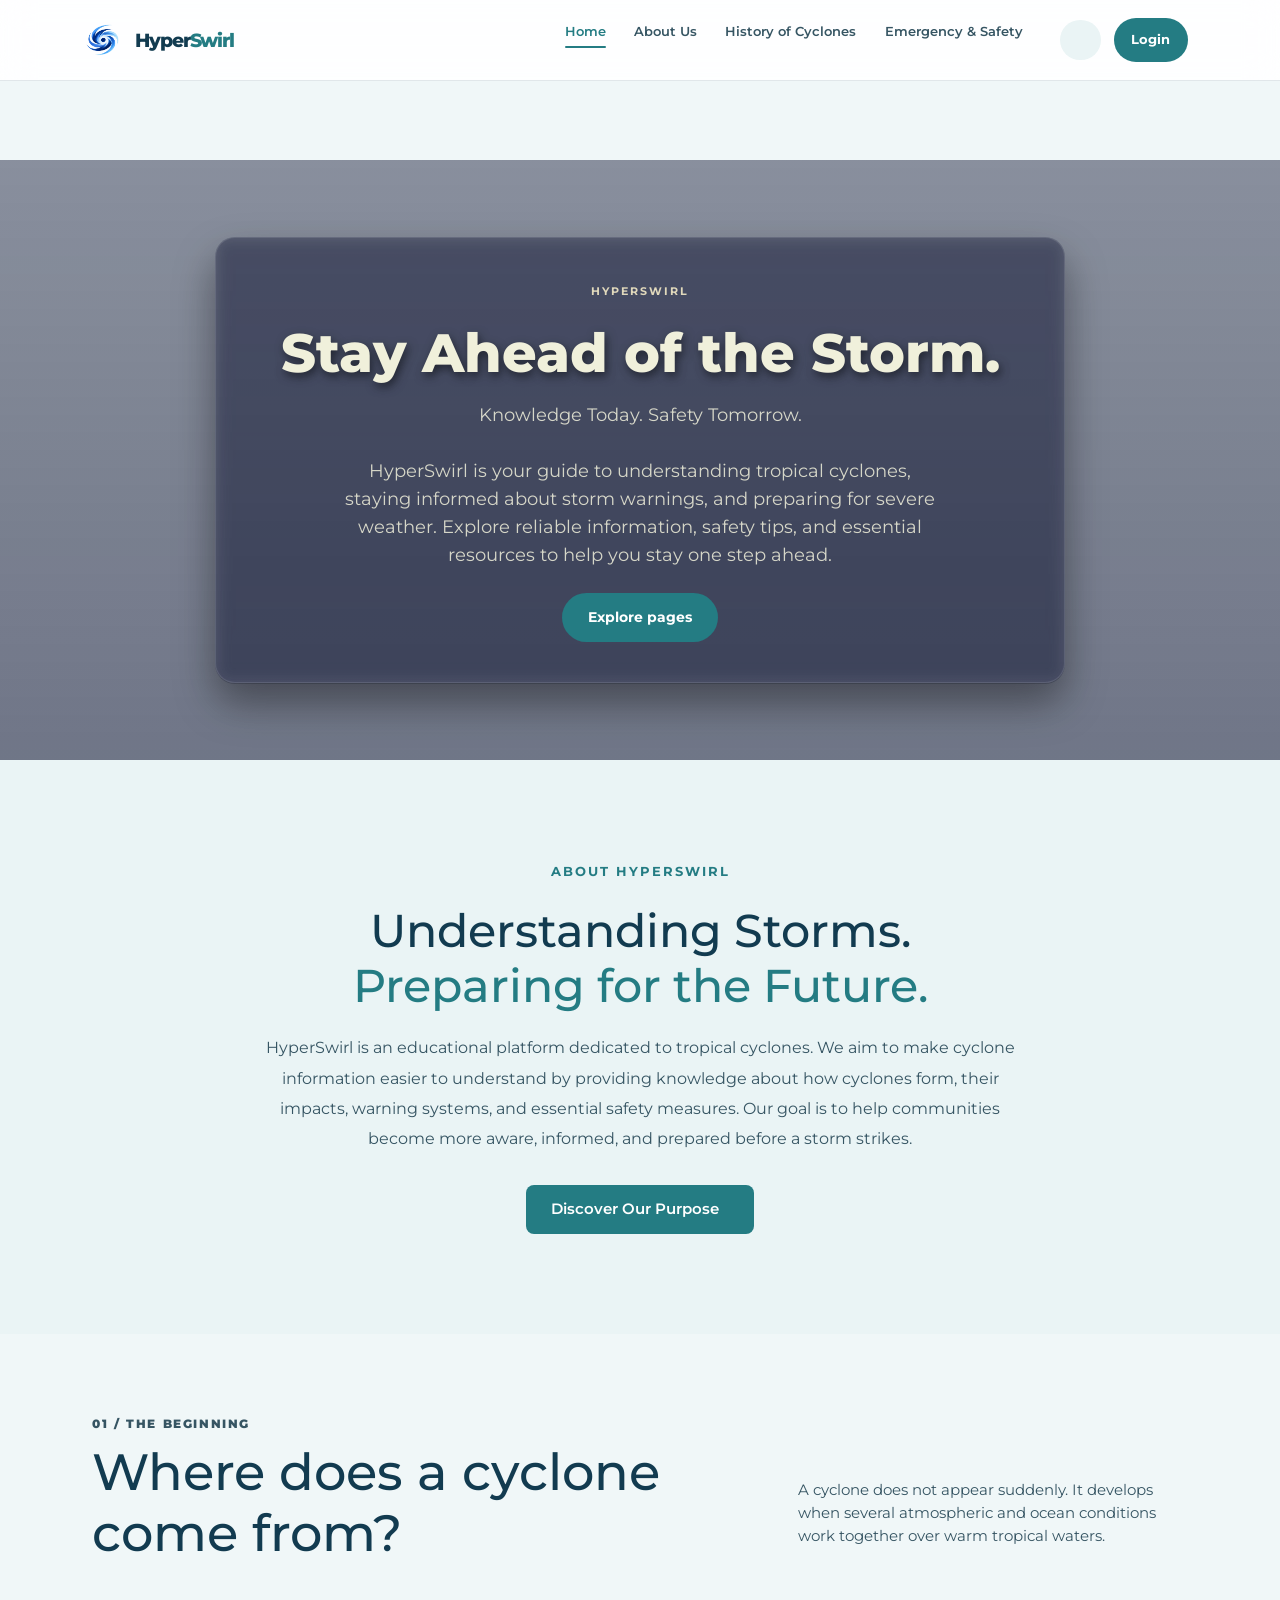
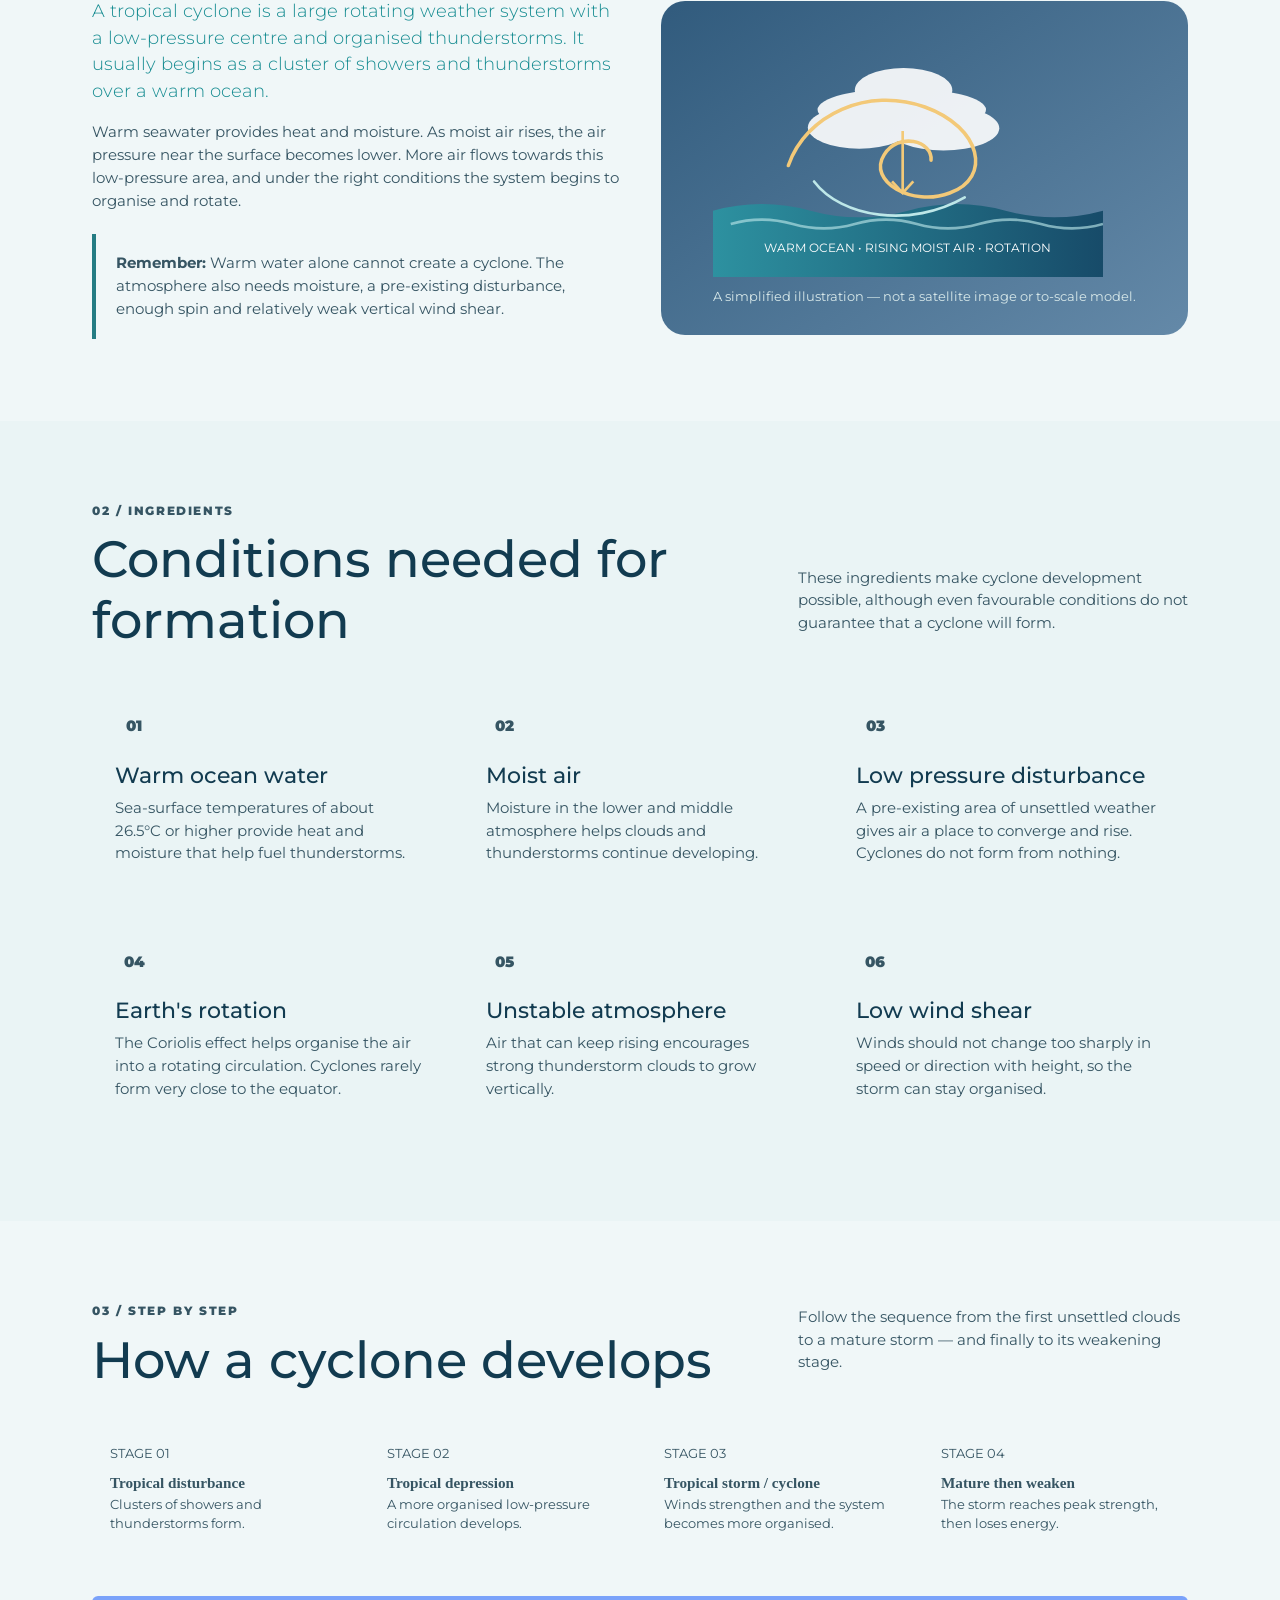
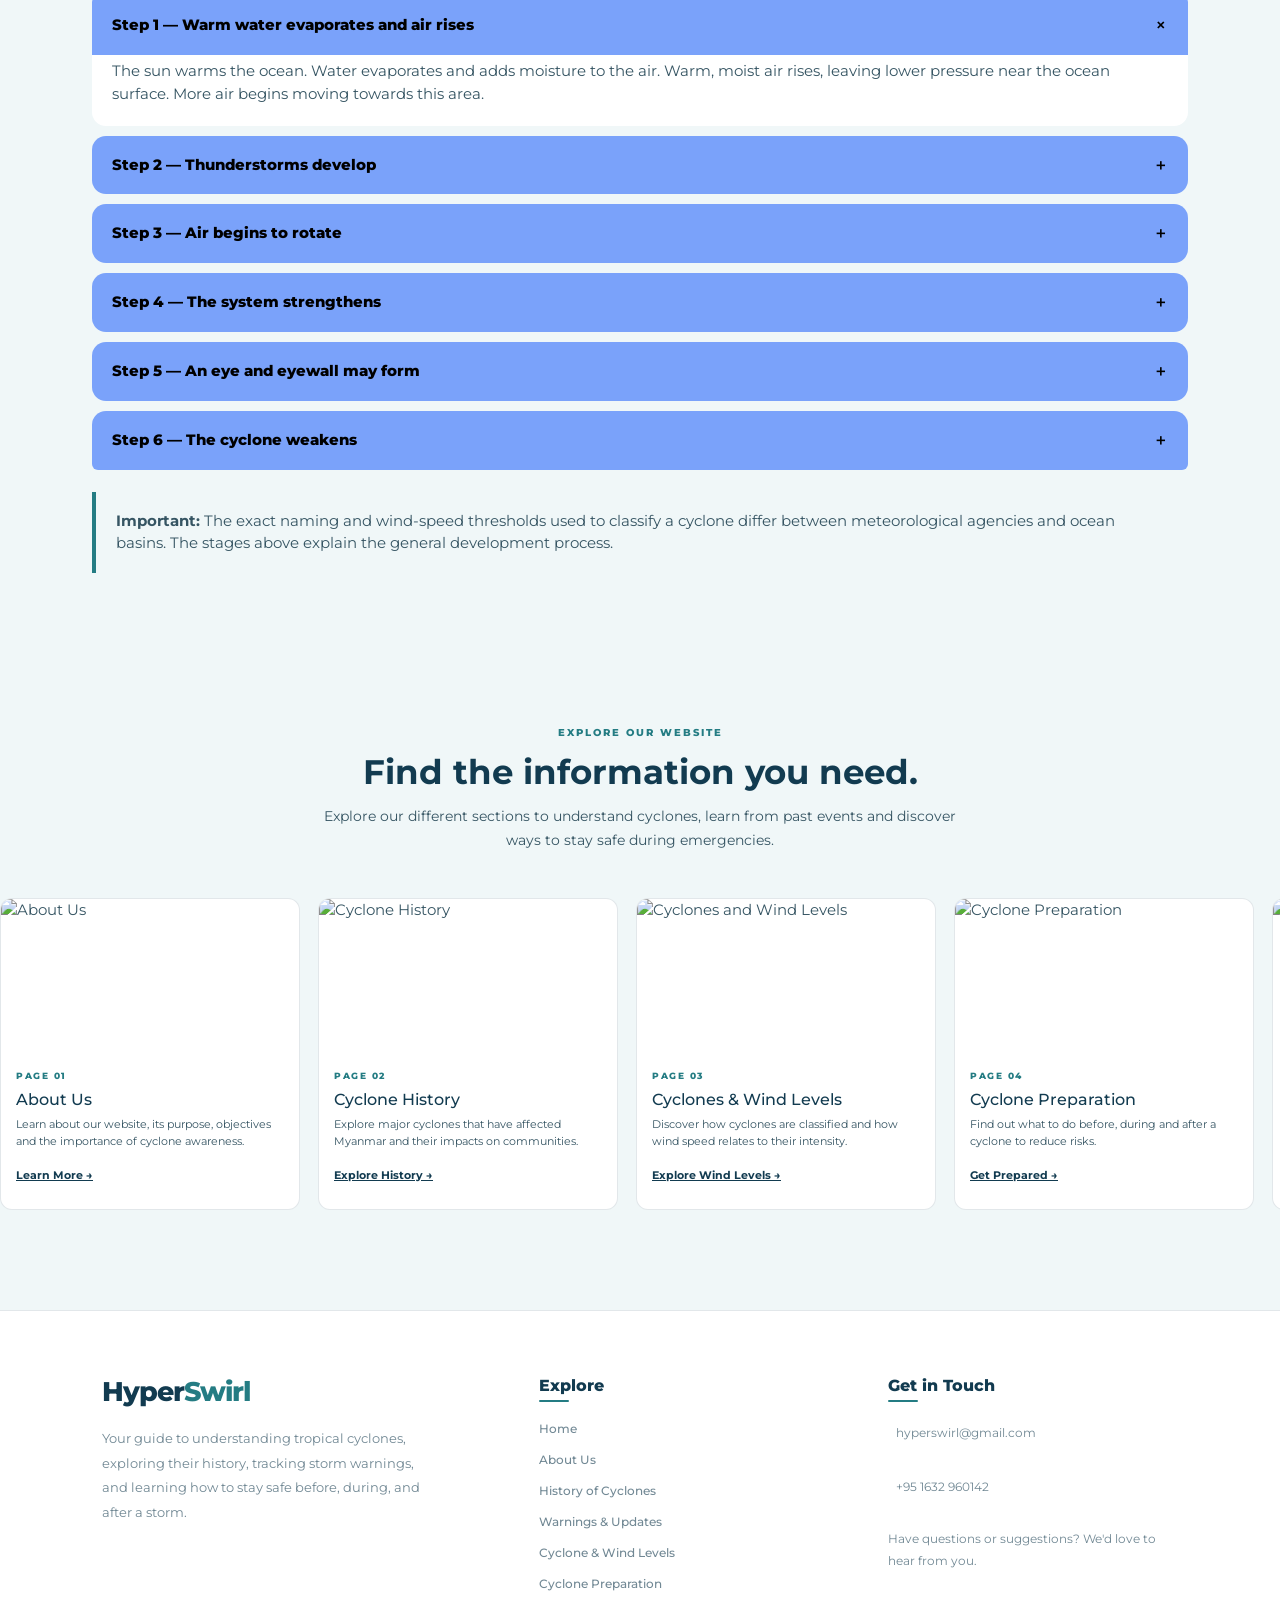
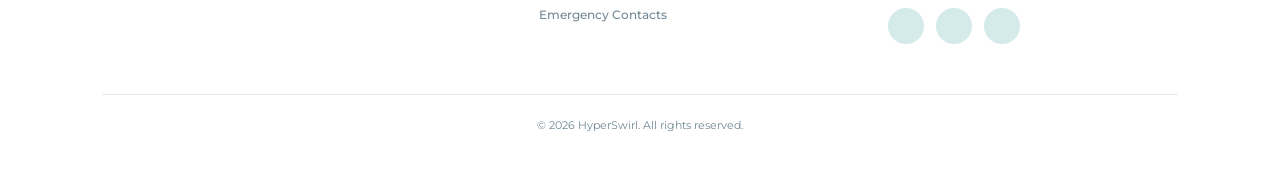
==== commit c7a60581: "Update phone number in footer section" ====
--- a/index.html
+++ b/index.html
@@ -479,7 +479,7 @@
       <div class="footer-links">
         <h3>Get in Touch</h3>
         <p><i class="ri-mail-line"></i> hyperswirl@gmail.com</p>
-        <p><i class="ri-phone-line"></i> +44 1632 960142</p>
+        <p><i class="ri-phone-line"></i> +95 1632 960142</p>
         <p>Have questions or suggestions? We'd love to hear from you.</p>
         <div class="social">
           <a href=""><i class="ri-instagram-line"></i></a>
